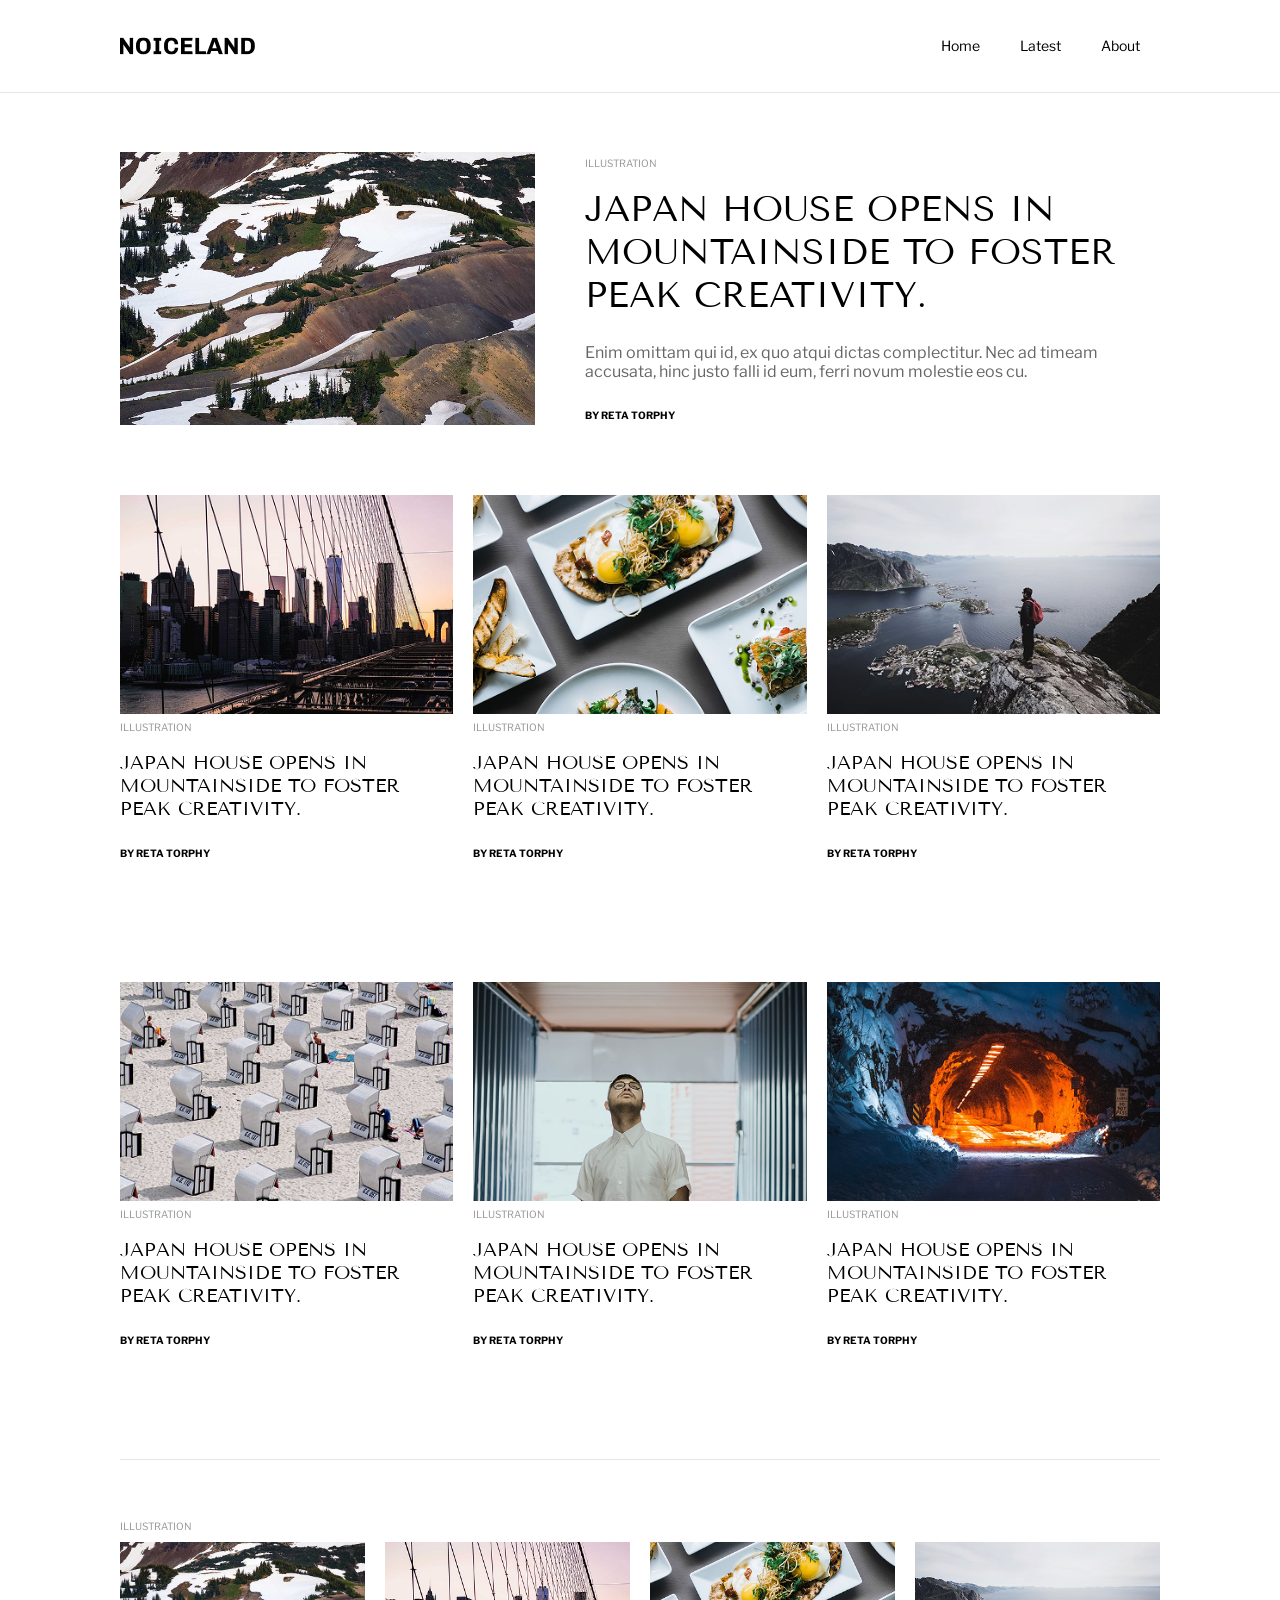
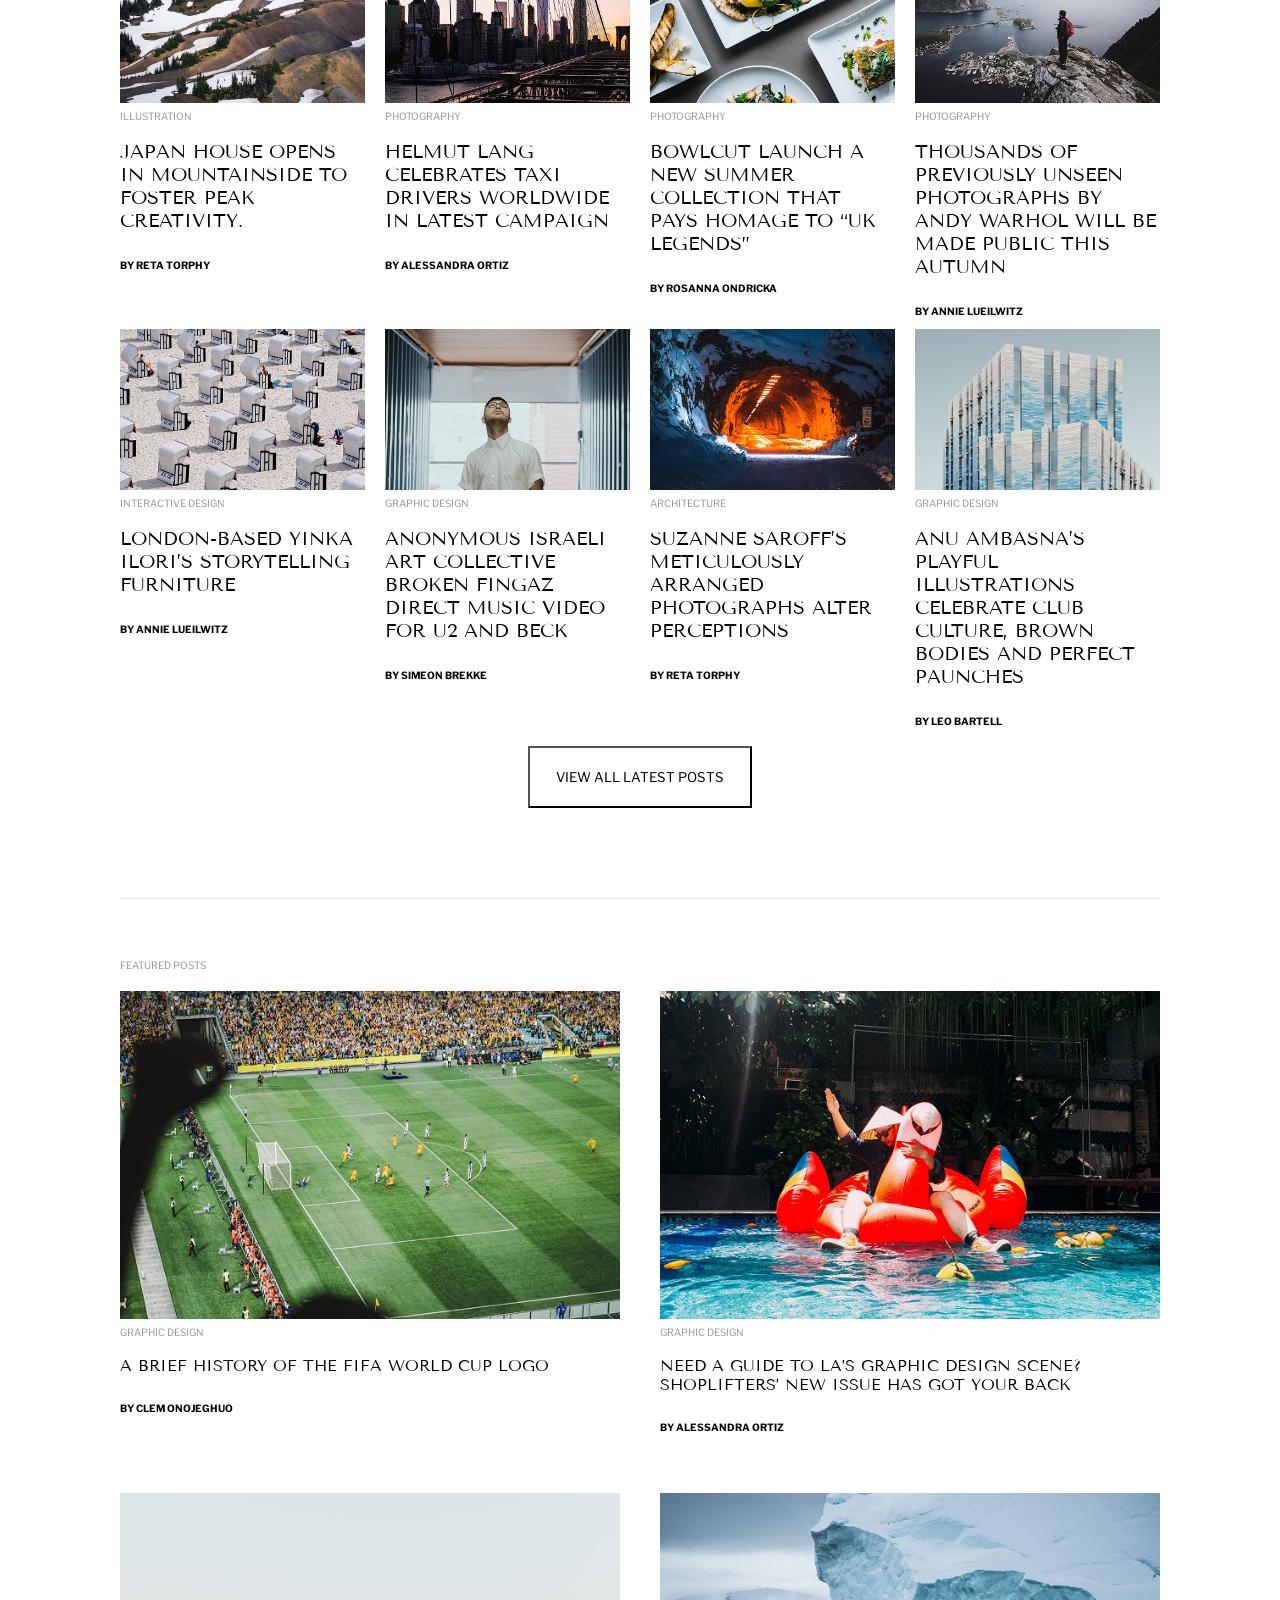
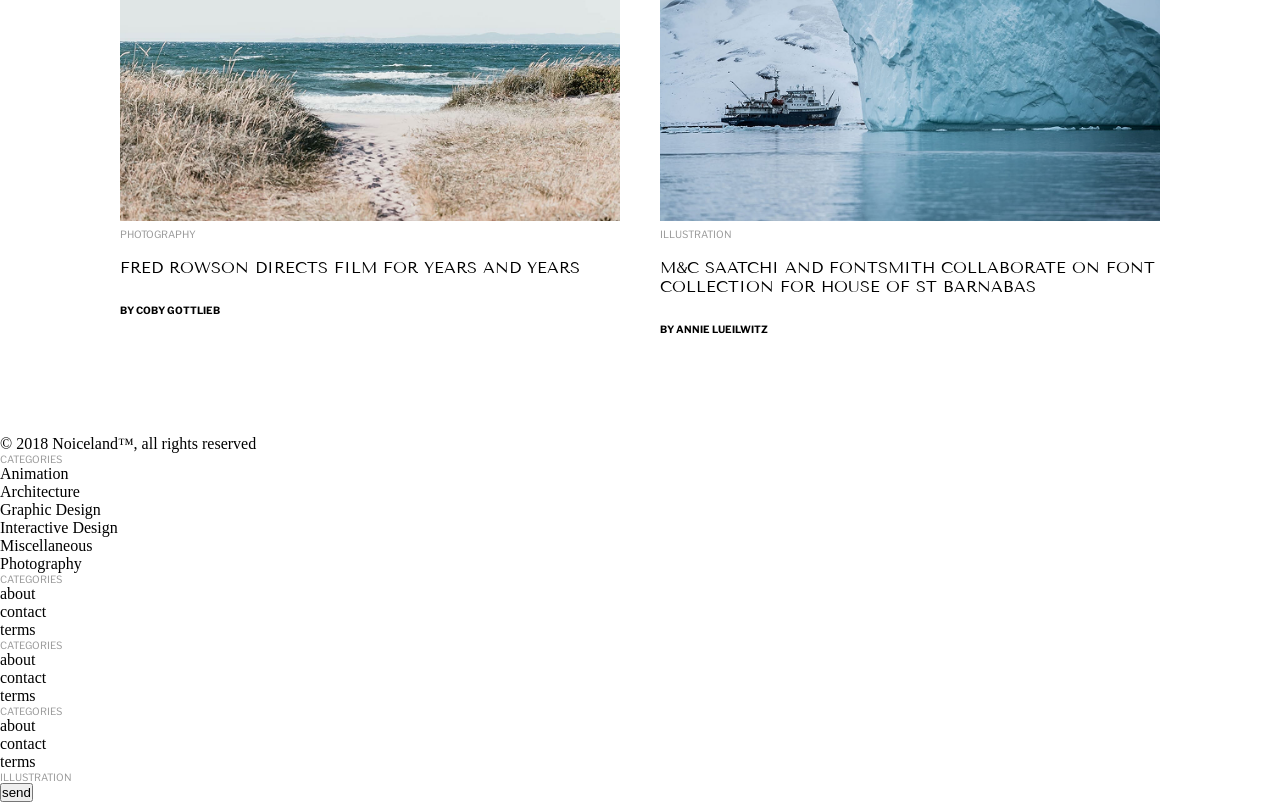
==== noice_flex/index.html @ 7c1a7f0d "feat: без футера флекс боксами" ====
<!DOCTYPE html>
<html>

<head>
    <meta charset="UTF-8">
    <meta name="viewport" content="width=device-width, initial-scale=1.0">
    <title>NOICELAND</title>
    <link rel="stylesheet" href="style.css">
</head>

<body>

    <header class="head_flex">
        <img src="img/logo.svg" alt="img">

        <div class="head_menu">
            <ul>
                <li><a href="#">Home</a></li>
                <li><a href="#">Latest</a></li>
                <li><a href="#">About</a></li>
            </ul>
        </div>
    </header>

    <div class="flex_cont_first">
        <div class="img_mountain">
            <img src="img/mountains.png" alt="img">
        </div>

        <div class="col_first">
            <p class="illustration">
                Illustration
            </p>

            <p class="main_text size_36">
                Japan House opens in mountainside to foster peak creativity.
            </p>

            <p class="additional_text">
                Enim omittam qui id, ex quo atqui dictas complectitur. Nec ad timeam accusata, hinc justo falli id eum,
                ferri novum molestie eos cu.
            </p>

            <p class="by_">
                by Reta Torphy
            </p>

        </div>
    </div>

    <div class="second_table border">
        <!--flex-wrap: wrap; flex-direction: row; justify-content: space-between/ flex-flow: row wrap;-->
        <div class="flex_cont_second">
            <div class="col">
                <img src="img/img_1.png" alt="img">

                <p class="illustration">
                    Illustration
                </p>

                <p class="main_text size_20">
                    Japan House opens in mountainside to foster peak creativity.
                </p>

                <p class="by_">
                    by Reta Torphy
                </p>
            </div>

            <div class="col">
                <img src="img/img_2.png" alt="img">

                <p class="illustration">
                    Illustration
                </p>

                <p class="main_text size_20">
                    Japan House opens in mountainside to foster peak creativity.
                </p>

                <p class="by_">
                    by Reta Torphy
                </p>
            </div>

            <div class="col">
                <img src="img/img_3.png" alt="img">

                <p class="illustration">
                    Illustration
                </p>

                <p class="main_text size_20">
                    Japan House opens in mountainside to foster peak creativity.
                </p>

                <p class="by_">
                    by Reta Torphy
                </p>
            </div>
        </div>

        <div class="flex_cont_second">
            <!--flex-wrap: wrap; flex-direction: row; justify-content: space-between/ flex-flow: row wrap;-->
            <div class="col">
                <img src="img/img_4.png" alt="img">

                <p class="illustration">
                    Illustration
                </p>

                <p class="main_text size_20">
                    Japan House opens in mountainside to foster peak creativity.
                </p>

                <p class="by_">
                    by Reta Torphy
                </p>
            </div>

            <div class="col">
                <img src="img/img_5.png" alt="img">

                <p class="illustration">
                    Illustration
                </p>

                <p class="main_text size_20">
                    Japan House opens in mountainside to foster peak creativity.
                </p>

                <p class="by_">
                    by Reta Torphy
                </p>
            </div>

            <div class="col">
                <img src="img/img_6.png" alt="img">

                <p class="illustration">
                    Illustration
                </p>

                <p class="main_text size_20">
                    Japan House opens in mountainside to foster peak creativity.
                </p>

                <p class="by_">
                    by Reta Torphy
                </p>
            </div>
        </div>
    </div>

    <div class="third_table border">
        <p class="illustration">
            Illustration
        </p>
        <!--flex-wrap: wrap; flex-direction: row; / flex-flow: row wrap;-->
        <div class="flex_cont_third">
            <div class="col">
                <img src="img/mountains.png" alt="img">

                <p class="illustration">
                    Illustration
                </p>

                <p class="main_text size_20">
                    Japan House opens in mountainside to foster peak creativity.
                </p>

                <p class="by_">
                    by Reta Torphy
                </p>
            </div>

            <div class="col">
                <img src="img/img_1.png" alt="img">

                <p class="illustration">
                    Photography
                </p>

                <p class="main_text size_20">
                    Helmut Lang celebrates taxi drivers worldwide in latest campaign
                </p>

                <p class="by_">
                    by Alessandra Ortiz
                </p>
            </div>

            <div class="col">
                <img src="img/img_2.png" alt="img">

                <p class="illustration">
                    Photography
                </p>

                <p class="main_text size_20">
                    Bowlcut launch a new summer collection that pays homage to “UK legends”
                </p>

                <p class="by_">
                    by Rosanna Ondricka
                </p>
            </div>

            <div class="col">
                <img src="img/img_3.png" alt="img">

                <p class="illustration">
                    Photography
                </p>

                <p class="main_text size_20">
                    Thousands of previously unseen photographs by Andy Warhol will be made public this Autumn
                </p>

                <p class="by_">
                    by Annie Lueilwitz
                </p>
            </div>
        </div>
        <div class="flex_cont_third">
            <!--flex-wrap: wrap; flex-direction: row; justify-content: space-between/ flex-flow: row wrap;-->
            <div class="col">
                <img src="img/img_4.png" alt="img">

                <p class="illustration">
                    Interactive Design
                </p>

                <p class="main_text size_20">
                    London-based Yinka Ilori’s storytelling furniture
                </p>

                <p class="by_">
                    by Annie Lueilwitz
                </p>
            </div>

            <div class="col">
                <img src="img/img_5.png" alt="img">

                <p class="illustration">
                    Graphic Design
                </p>

                <p class="main_text size_20">
                    Anonymous Israeli art collective Broken Fingaz direct music video for U2 and Beck
                </p>

                <p class="by_">
                    by Simeon Brekke
                </p>
            </div>

            <div class="col">
                <img src="img/img_6.png" alt="img">

                <p class="illustration">
                    Architecture
                </p>

                <p class="main_text size_20">
                    Suzanne Saroff’s meticulously arranged photographs alter perceptions
                </p>

                <p class="by_">
                    by Reta Torphy
                </p>
            </div>

            <div class="col">
                <img src="img/img_7.png" alt="img">

                <p class="illustration">
                    Graphic Design
                </p>

                <p class="main_text size_20">
                    Anu Ambasna’s playful illustrations celebrate club culture, brown bodies and perfect paunches
                </p>

                <p class="by_">
                    by Leo Bartell
                </p>
            </div>
        </div>

        <div class="btn">
            <button class="button_view">
                <p class="button_text">
                    view all latest posts
                </p>
            </button>
        </div>
    </div>

    <div class="container_block">
        <p class="illustration">
            featured POSTS
        </p>
        <div class="flex_cont_fourth">
            <!--flex-wrap: wrap; flex-direction: row; justify-content: space-between/ flex-flow: row wrap;-->
            <div class="col">
                <img src="img/footbal.png" alt="img">

                <p class="illustration">
                    Graphic Design
                </p>

                <p class="main_text">
                    A Brief History of the FIFA World Cup Logo
                </p>

                <p class="by_">
                    by Clem Onojeghuo
                </p>
            </div>

            <div class="col">
                <img src="img/pool.png" alt="img">

                <p class="illustration">
                    Graphic Design
                </p>

                <p class="main_text">
                    Need a guide to LA’s graphic design scene? Shoplifters’ new issue has got your back
                </p>

                <p class="by_">
                    by Alessandra Ortiz
                </p>
            </div>
        </div>
        <div class="flex_cont_fourth">
            <div class="col">
                <img src="img/beach.png" alt="img">

                <p class="illustration">
                    Photography
                </p>

                <p class="main_text">
                    Fred Rowson directs film for Years and Years
                </p>

                <p class="by_">
                    by Coby Gottlieb
                </p>
            </div>

            <div class="col">
                <img src="img/iceberg.png" alt="img">

                <p class="illustration">
                    Illustration
                </p>

                <p class="main_text">
                    M&C Saatchi and Fontsmith collaborate on font collection for House of St Barnabas
                </p>

                <p class="by_">
                    by Annie Lueilwitz
                </p>
            </div>
        </div>
    </div>

    <footer class="foot">
        <div class="footer_head">
            <div class="head_logo">
                <img src="img/" alt="">
            </div>

            <p class="copyrate">
                © 2018 Noiceland™, all rights reserved
            </p>
        </div>

        <div class="first_table">
            <div class="col_table">
                <p class="illustration">
                    categories
                </p>

                <div class="flex_row_first">
                    <!--flex_direction: row; flex-wrap: wrap;-->
                    <p class="catecory">
                        Animation
                    </p>

                    <p class="catecory">
                        Architecture
                    </p>

                    <p class="catecory">
                        Graphic Design
                    </p>

                    <p class="catecory">
                        Interactive Design
                    </p>

                    <p class="catecory">
                        Miscellaneous
                    </p>

                    <p class="catecory">
                        Photography
                    </p>
                </div>

                <div class="second_table_flex">
                    <!--flex_direction: row; flex-wrap: wrap;-->
                    <div class="col_footer">
                        <p class="illustration">
                            categories
                        </p>

                        <p class="catecory">
                            about
                        </p>

                        <p class="catecory">
                            contact
                        </p>

                        <p class="catecory">
                            terms
                        </p>
                    </div>

                    <div class="col_footer">
                        <p class="illustration">
                            categories
                        </p>

                        <p class="catecory">
                            about
                        </p>

                        <p class="catecory">
                            contact
                        </p>

                        <p class="catecory">
                            terms
                        </p>
                    </div>

                    <div class="col_footer">
                        <p class="illustration">
                            categories
                        </p>

                        <p class="catecory">
                            about
                        </p>

                        <p class="catecory">
                            contact
                        </p>

                        <p class="catecory">
                            terms
                        </p>
                    </div>
                </div>

                <div class="email_send">
                    <p class="illustration">
                        Illustration
                    </p>

                    <button>
                        send
                    </button>
                </div>
            </div>
    </footer>

</body>

</html>
---- noice_flex/style.css ----
@font-face {
    font-family: franklin;
    src: url(libre_franklin/LibreFranklin-Regular.ttf);
}

@font-face {
    font-family: franklin_bold;
    src: url(libre_franklin/LibreFranklin-Bold.ttf);
}

@font-face {
    font-family: tenor;
    src: url(libre_franklin/TenorSans-Regular.ttf);
}
img {
    max-width: 100%;
    height: auto;
    display: block;
}

.size_36 {
    font-size: 36px;
}

.size_20 {
    font-size: 19px;
}

* {
    margin: 0px;
    padding: 0px;
    box-sizing: border-box;
}
.head_flex {
    display: flex;
    padding: 37px 120px;;
    flex-wrap: wrap;
    flex-direction: row;
    justify-content: space-between;
    border-bottom: 1.4px solid #e6e6e6;
    margin-bottom: 59px;
}

.head_menu ul{
    display: flex;
    flex-direction: row;
    padding: 0px;
    margin: 0px;
}

.head_menu li {
    margin: 0px 20px;
    list-style-type: none;
}

.head_menu li a {
    font-family: franklin;
    color: black;
    font-size: 14px;
    text-decoration: none;
}

.flex_cont_first {
    display: flex;
    flex-direction: row;
    flex-shrink: 1;
    margin: 30px 120px;
}

.img_mountain {
    flex-basis: 95%;
}

.illustration {
    font-family: franklin;
    font-size: 10px;
    text-transform: uppercase;
    color: #999999;
}

.col_first {
    display: flex;
    flex-direction: column;
    padding-left: 50px;
    padding-top: 5px;
}

.main_text {
    font-family: tenor;
    text-transform: uppercase;
    margin-top: 18px;
    margin-bottom: 27px;
}

.additional_text {
    font-size: 16px;
    color: #666666;
    margin-bottom: 28px;
    font-family: franklin;
}

.by_ {
    font-size: 10px;
    text-transform: uppercase;
    font-family: franklin_bold;
}

.second_table, .third_table, .container_block {
    margin: 60px 120px;
}

.flex_cont_second{
    display: flex;
    flex-flow: row wrap;
    justify-content: space-between;
    gap: 20px;
}

.flex_cont_third, .flex_cont_fourth {
    display: flex;
    flex-flow: row wrap;
    justify-content: space-between;
}

.flex_cont_second img {
    padding-bottom: 7px;
    padding-top: 10px;
}

.flex_cont_fourth  img {
    padding-bottom: 7px;
    padding-top: 20px;
}

.flex_cont_fourth .col {
    width: calc((100% - 20px) / 2);
}

.flex_cont_fourth .col {
    width: calc((100% - 2 * 20px) / 2);
    margin-bottom: 40px;
}

.border {
    border-bottom: 1px solid #E6E6E6;
}

.flex_cont_second .col {
    width: calc((100% - 2 * 20px) / 3);
    height: 389px;
    margin-bottom: 98px;
}

.flex_cont_third .col {
    width: calc((100% - 3 * 20px) / 4);
    height: 187px;
    margin-bottom: 200px;
}

.flex_cont_third img {
    padding-bottom: 7px;
    padding-top: 10px;
}

.btn {
    display: flex;
    justify-content: center;
    margin-top: 40px;
}

.button_view {
    background-color: #00000000;
    padding: 21px 26px;
    cursor: pointer;
    margin-bottom: 90px;
}

.button_view p {
    text-transform: uppercase;
    font-family: franklin;
}
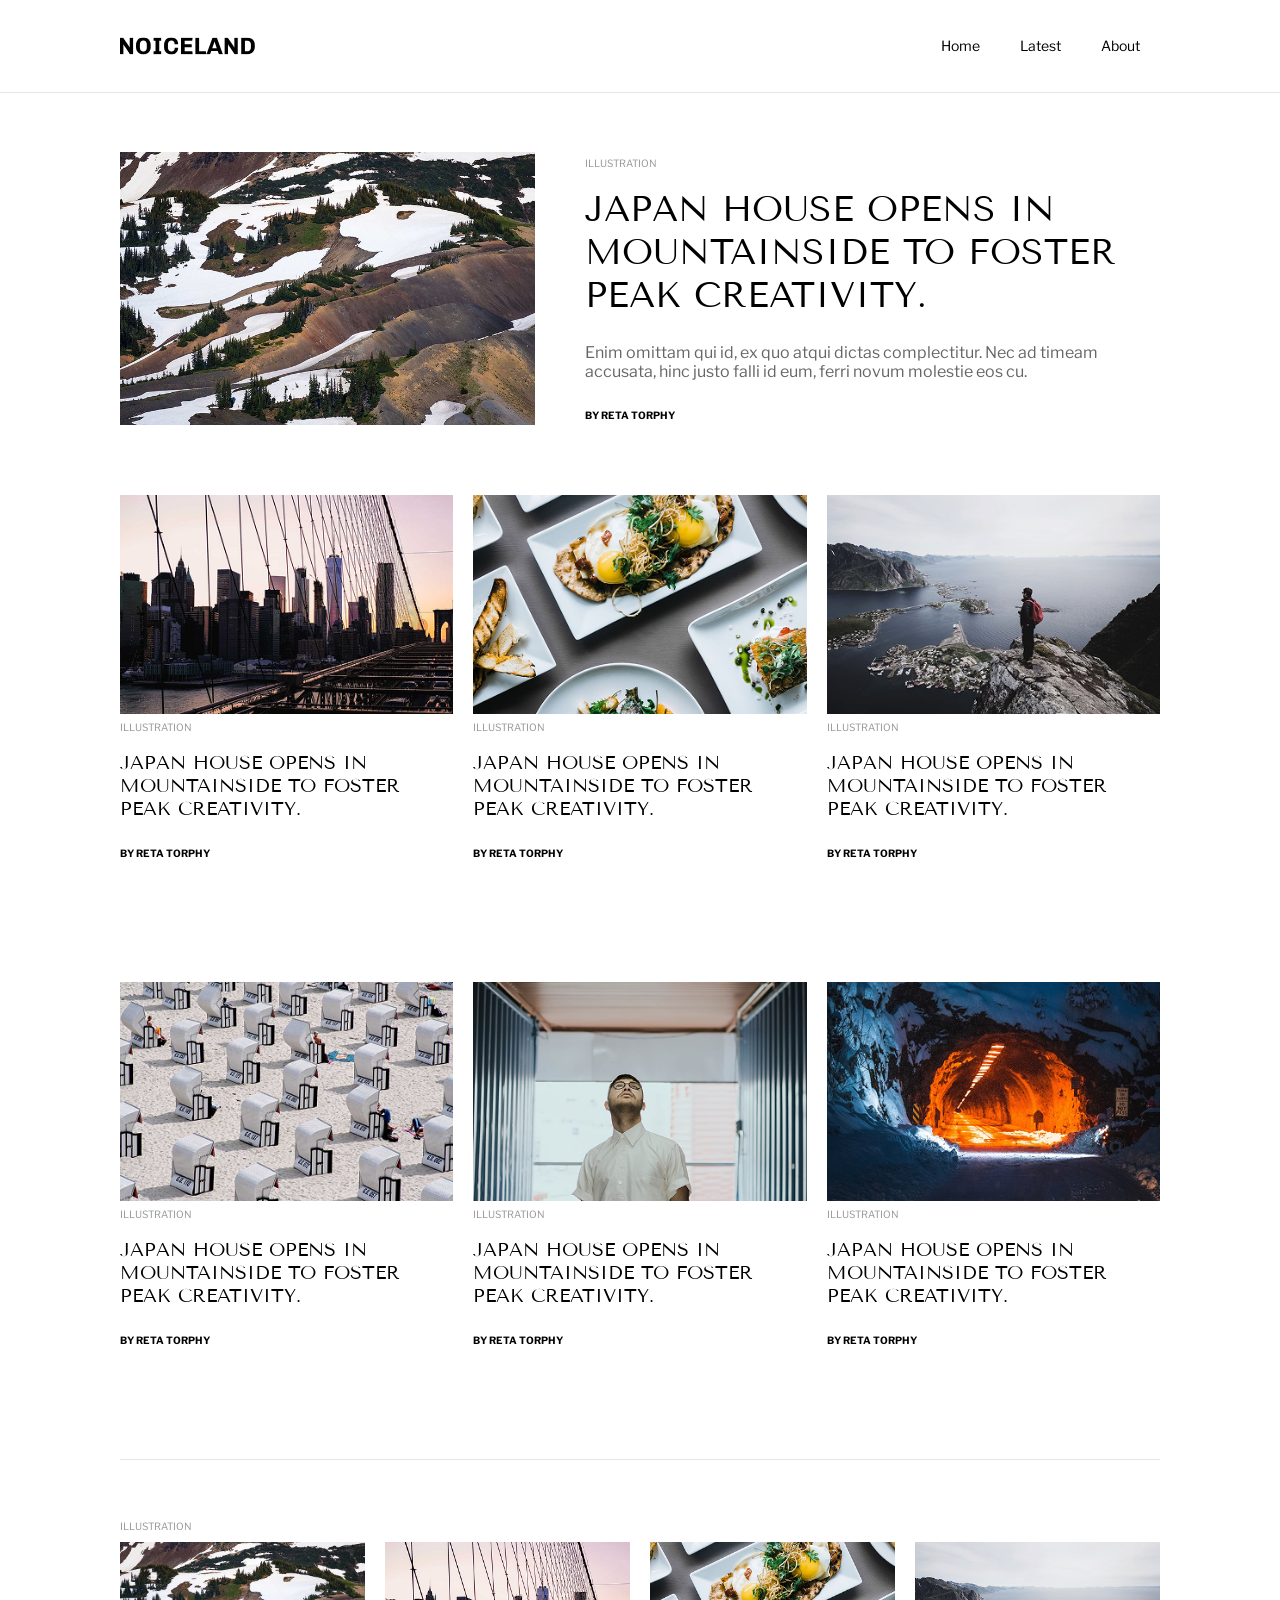
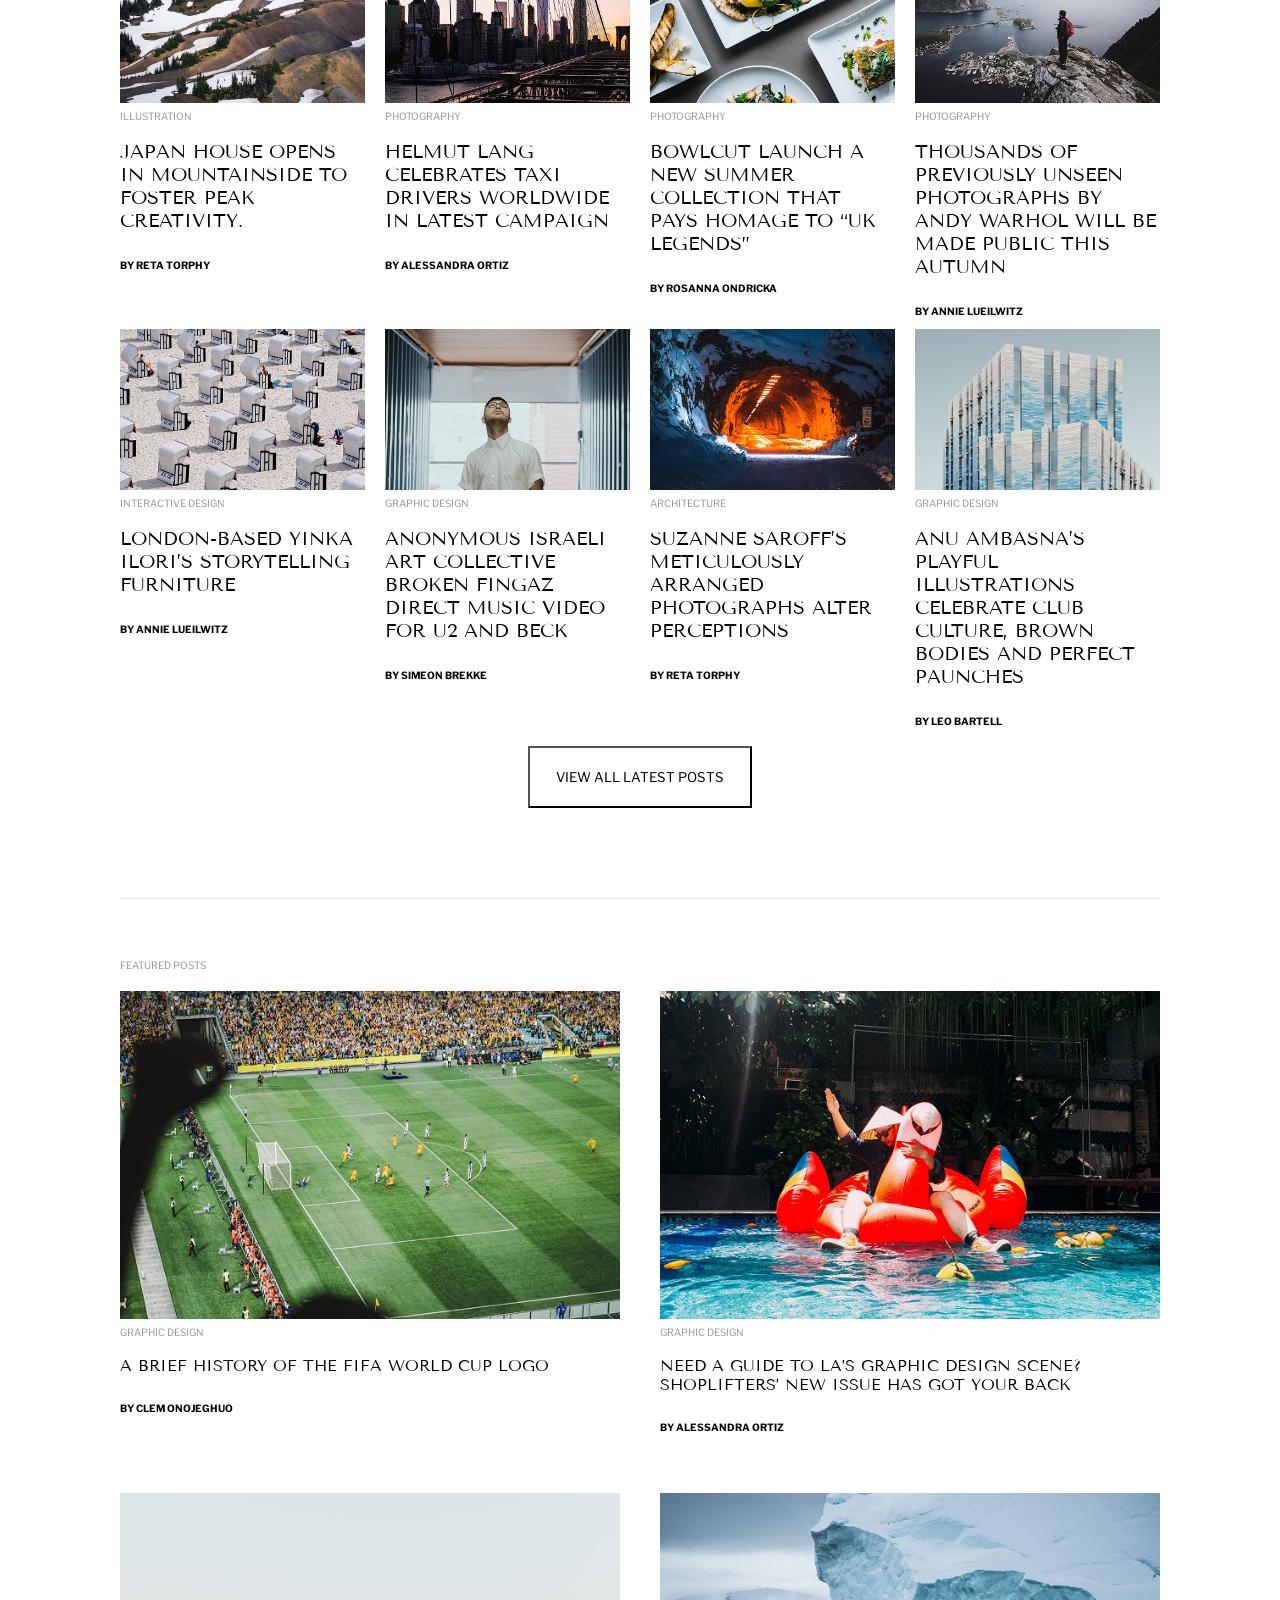
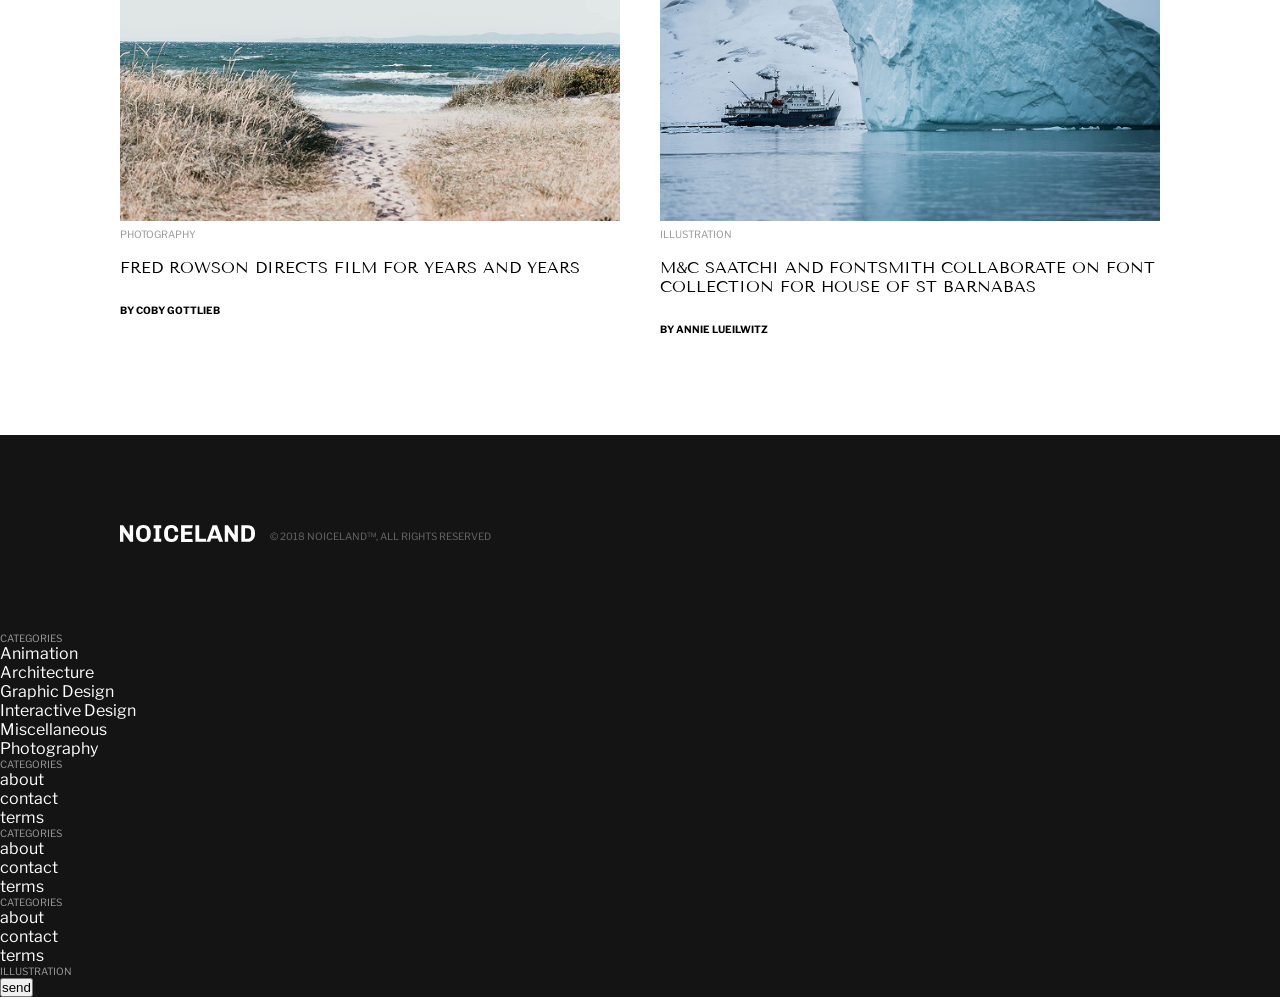
==== commit 8652ce31: "feat: footer logo" ====
--- a/noice_flex/index.html
+++ b/noice_flex/index.html
@@ -374,12 +374,12 @@
     <footer class="foot">
         <div class="footer_head">
             <div class="head_logo">
-                <img src="img/" alt="">
-            </div>
-
-            <p class="copyrate">
+                <img src="img/logo_dark.svg" alt="">
+            </div>
+
+            <span class="copyrate">
                 © 2018 Noiceland™, all rights reserved
-            </p>
+            </span>
         </div>
 
         <div class="first_table">
--- a/noice_flex/style.css
+++ b/noice_flex/style.css
@@ -178,4 +178,26 @@
 .button_view p {
     text-transform: uppercase;
     font-family: franklin;
+}
+
+.foot {
+    background-color: #141414;
+    color: #FFFFFF;
+    font-family: franklin;
+}
+
+.footer_head {
+    display: flex;
+    flex-direction: row;
+    padding: 90px 120px;
+    justify-content: start;
+}
+
+.copyrate {
+    color: #666666;
+    font-family: franklin;
+    font-size: 10px;
+    margin-left: 15px;
+    align-content: flex-end;
+    text-transform: uppercase;
 }
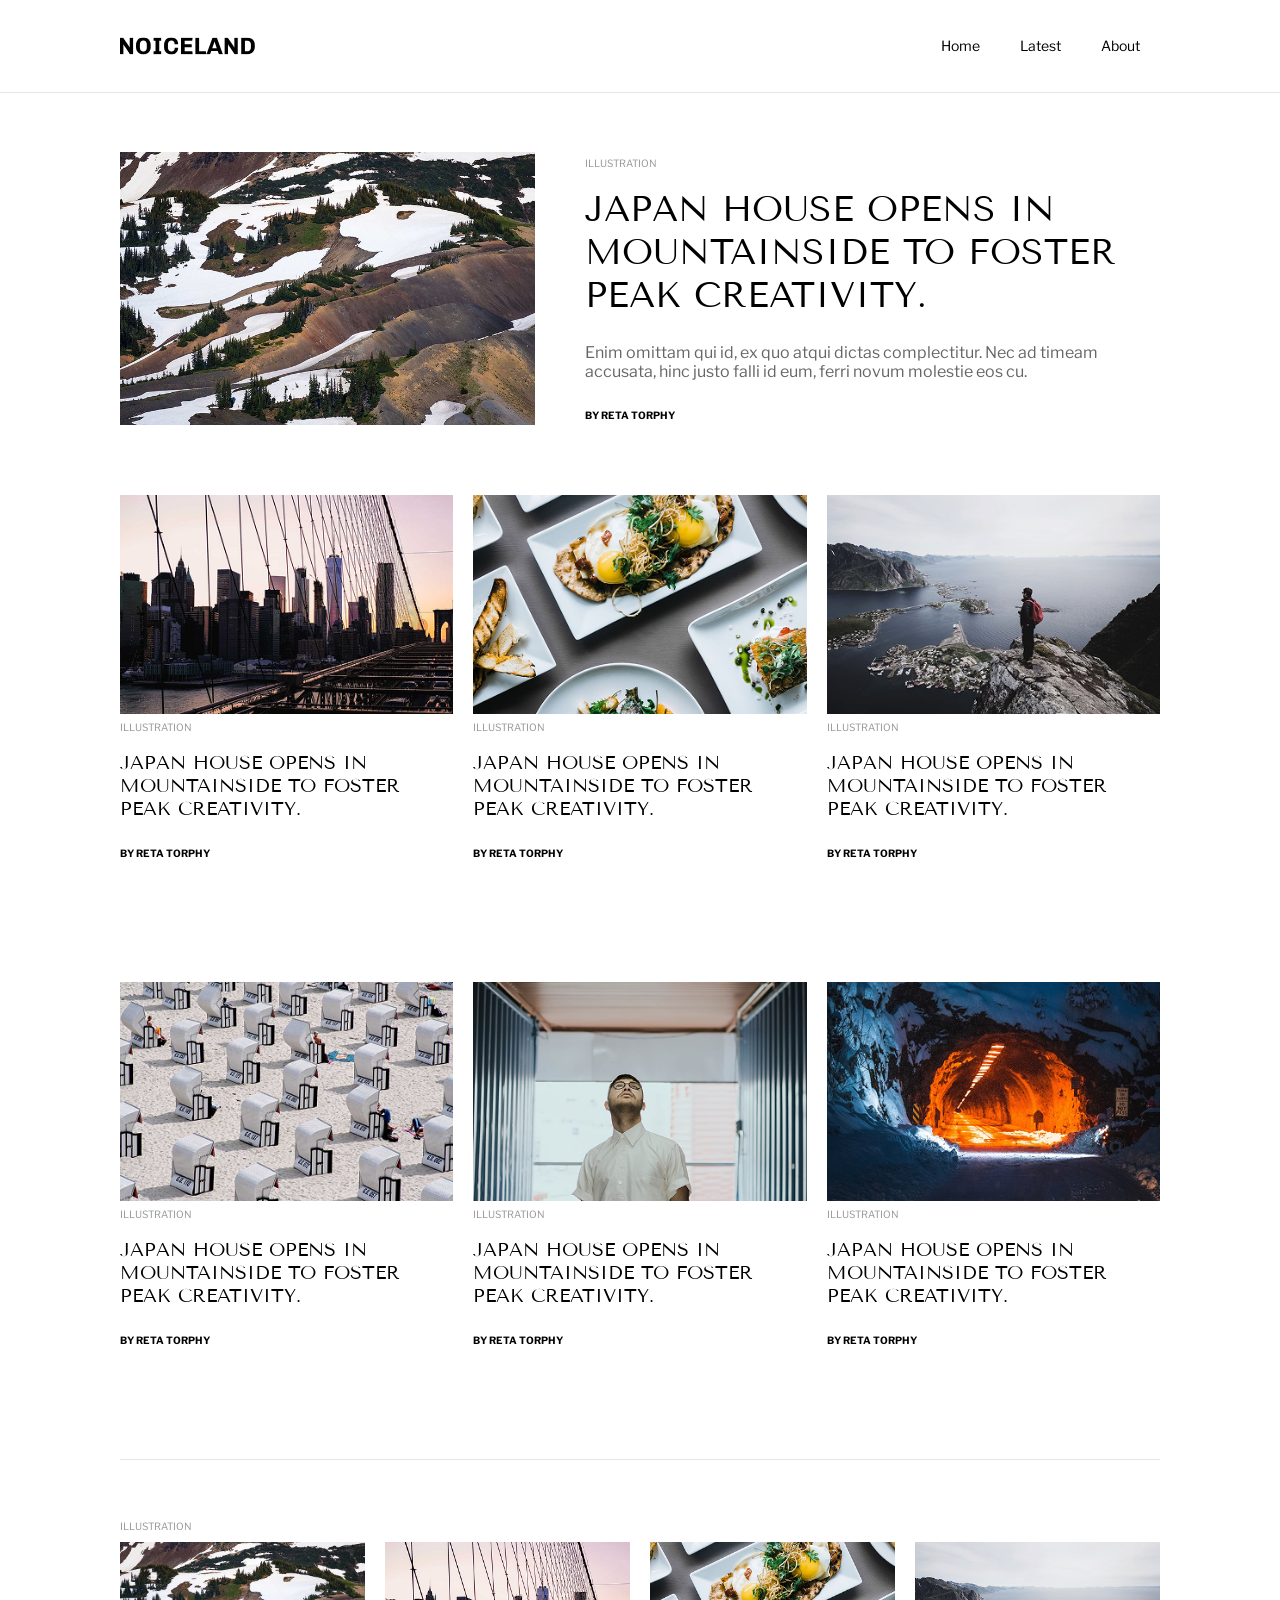
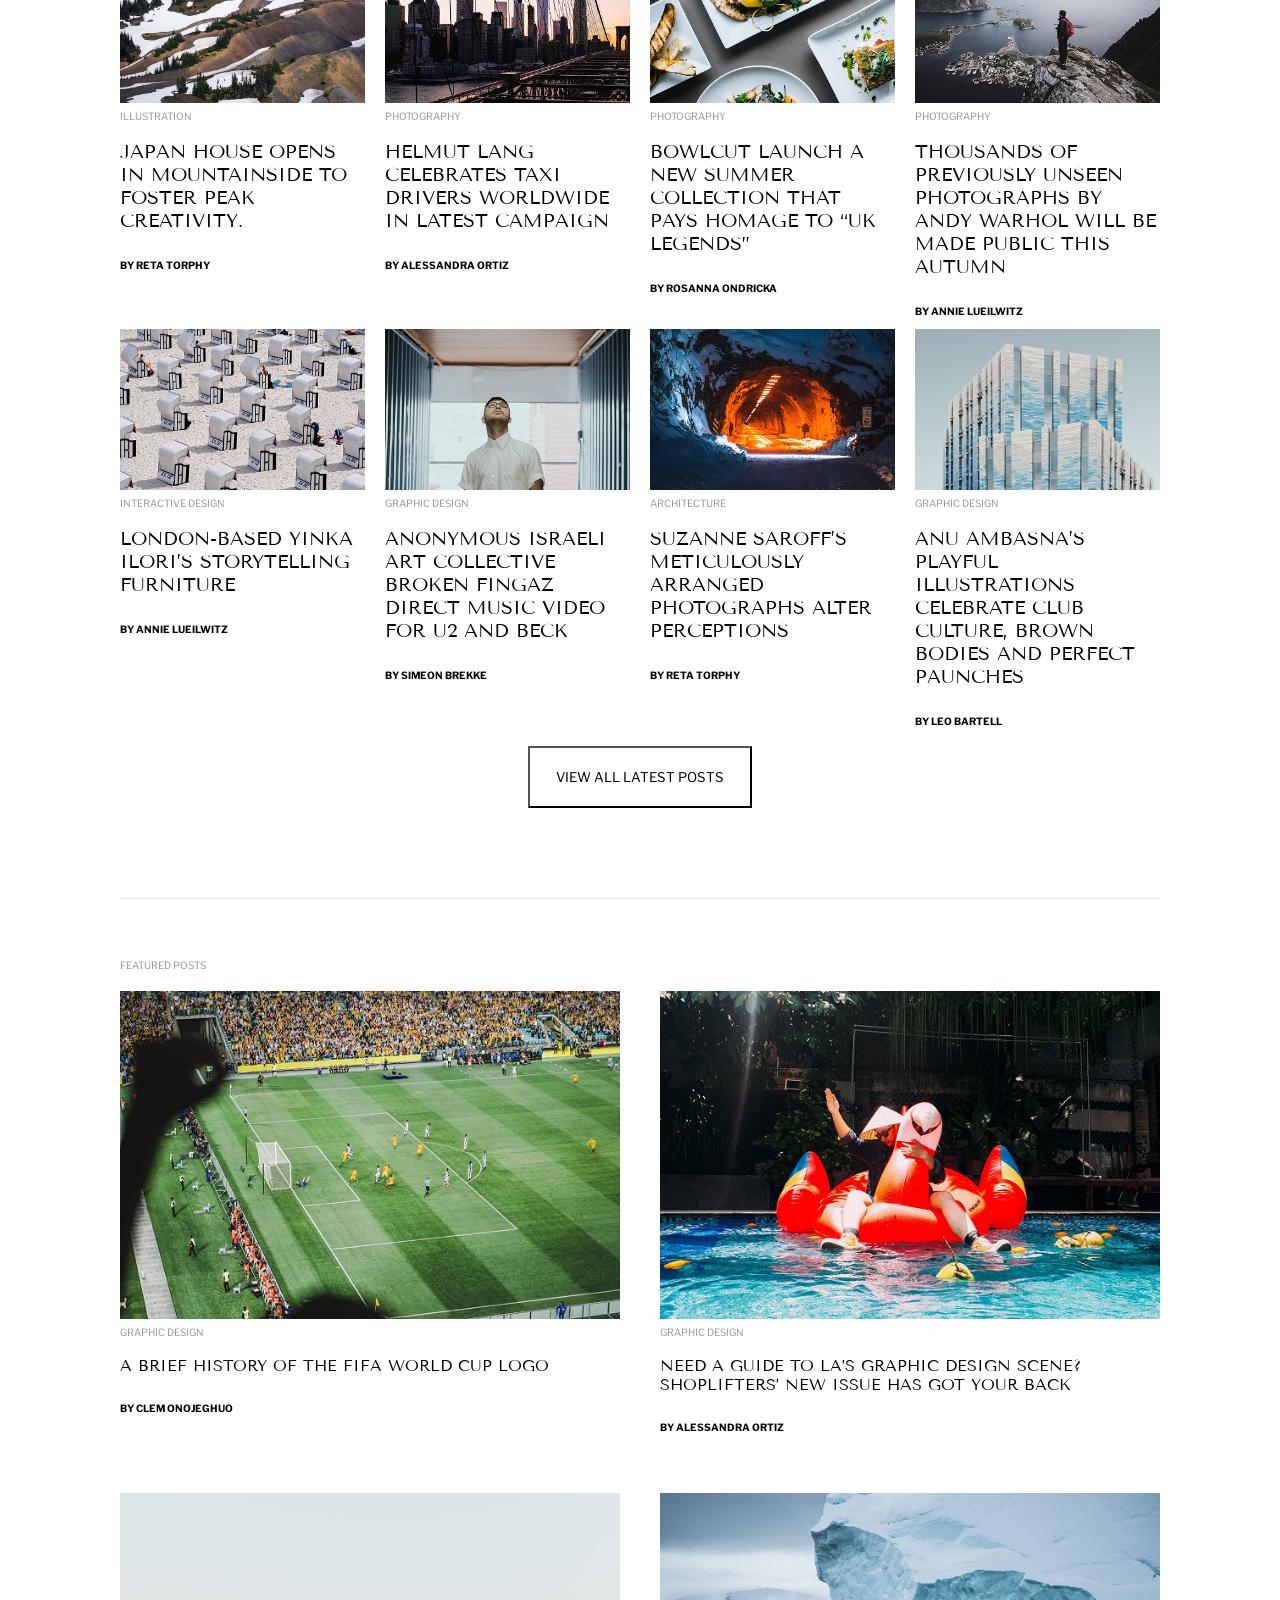
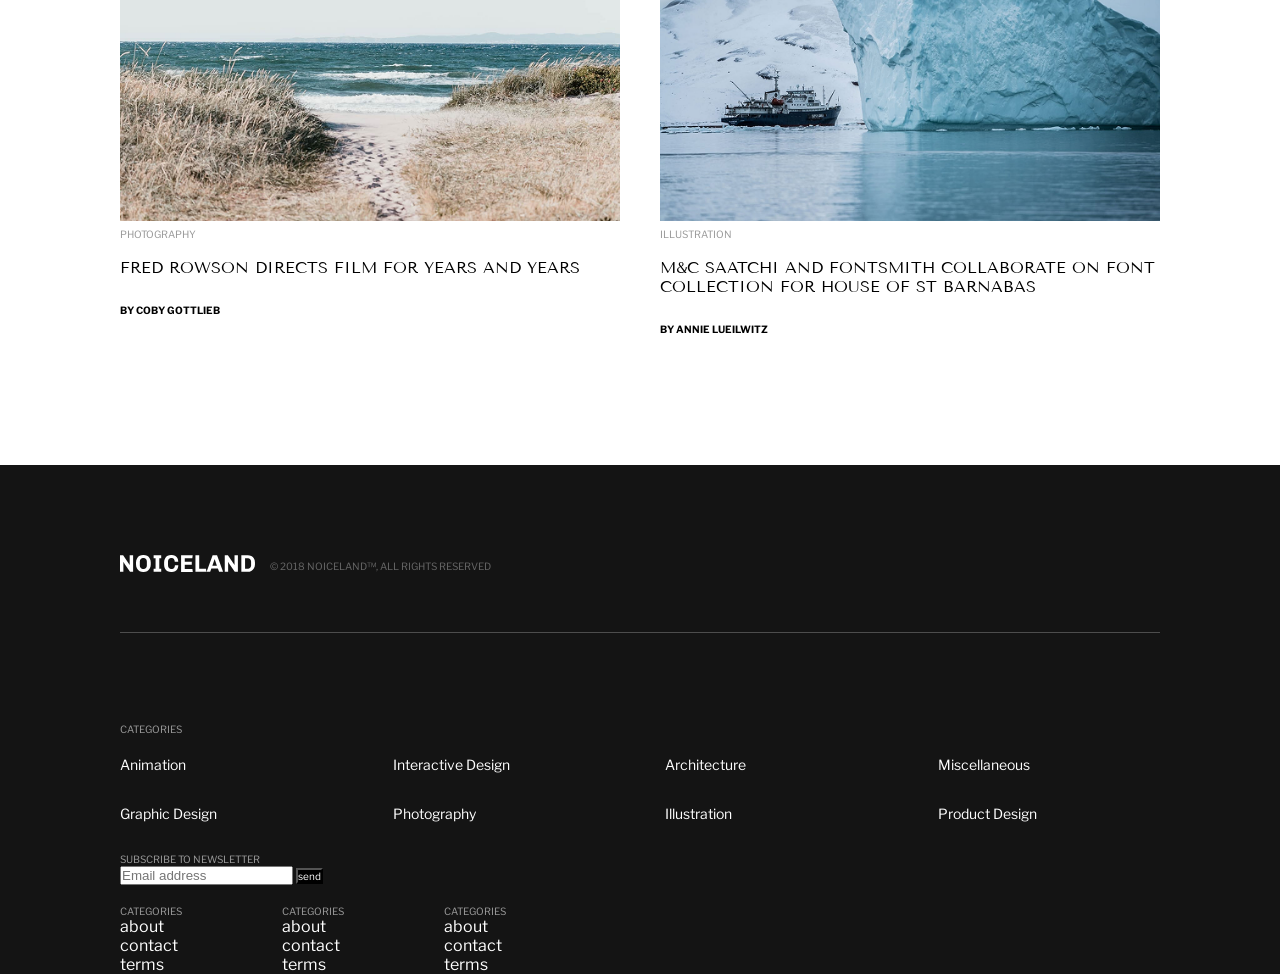
==== commit 237d3310: "feat: footer form" ====
--- a/noice_flex/index.html
+++ b/noice_flex/index.html
@@ -373,6 +373,7 @@
 
     <footer class="foot">
         <div class="footer_head">
+
             <div class="head_logo">
                 <img src="img/logo_dark.svg" alt="">
             </div>
@@ -380,6 +381,7 @@
             <span class="copyrate">
                 © 2018 Noiceland™, all rights reserved
             </span>
+
         </div>
 
         <div class="first_table">
@@ -390,29 +392,65 @@
 
                 <div class="flex_row_first">
                     <!--flex_direction: row; flex-wrap: wrap;-->
-                    <p class="catecory">
-                        Animation
-                    </p>
-
-                    <p class="catecory">
-                        Architecture
-                    </p>
-
-                    <p class="catecory">
-                        Graphic Design
-                    </p>
-
-                    <p class="catecory">
-                        Interactive Design
-                    </p>
-
-                    <p class="catecory">
-                        Miscellaneous
-                    </p>
-
-                    <p class="catecory">
-                        Photography
-                    </p>
+                    <p class="category">
+                        <a href="#">
+                            Animation
+                        </a>
+                    </p>
+
+                    <p class="category">
+                        <a href="#">
+                            Interactive Design
+                        </a>
+                    </p>
+
+                    <p class="category">
+                        <a href="#">
+                            Architecture
+                        </a>
+                    </p>
+
+                    <p class="category">
+                        <a href="#">
+                            Miscellaneous
+                        </a>
+                    </p>
+
+                    <p class="category">
+                        <a href="#">
+                            Graphic Design
+                        </a>
+                    </p>
+
+                    <p class="category">
+                        <a href="#">
+                            Photography
+                        </a>
+                    </p>
+
+                    <p class="category">
+                        <a href="#">
+                            Illustration
+                        </a>
+                    </p>
+
+                    <p class="category">
+                        <a href="#">
+                            Product Design
+                        </a>
+                    </p>
+                    <div class="email_send">
+                        <p class="illustration">
+                            Subscribe to newsletter
+                        </p>
+
+                        <form action="" method="post">
+                            <input type="email" name="email" placeholder="Email address">
+                            <button class="send">
+                                send
+                            </button>
+                        </form>
+                    </div>
                 </div>
 
                 <div class="second_table_flex">
@@ -422,15 +460,15 @@
                             categories
                         </p>
 
-                        <p class="catecory">
+                        <p class="category">
                             about
                         </p>
 
-                        <p class="catecory">
+                        <p class="category">
                             contact
                         </p>
 
-                        <p class="catecory">
+                        <p class="category">
                             terms
                         </p>
                     </div>
@@ -440,15 +478,15 @@
                             categories
                         </p>
 
-                        <p class="catecory">
+                        <p class="category">
                             about
                         </p>
 
-                        <p class="catecory">
+                        <p class="category">
                             contact
                         </p>
 
-                        <p class="catecory">
+                        <p class="category">
                             terms
                         </p>
                     </div>
@@ -458,30 +496,22 @@
                             categories
                         </p>
 
-                        <p class="catecory">
+                        <p class="category">
                             about
                         </p>
 
-                        <p class="catecory">
+                        <p class="category">
                             contact
                         </p>
 
-                        <p class="catecory">
+                        <p class="category">
                             terms
                         </p>
                     </div>
                 </div>
 
-                <div class="email_send">
-                    <p class="illustration">
-                        Illustration
-                    </p>
-
-                    <button>
-                        send
-                    </button>
-                </div>
-            </div>
+            </div>
+
     </footer>
 
 </body>
--- a/noice_flex/style.css
+++ b/noice_flex/style.css
@@ -189,8 +189,11 @@
 .footer_head {
     display: flex;
     flex-direction: row;
-    padding: 90px 120px;
+    padding-top: 90px;
+    padding-bottom: 60px;
     justify-content: start;
+    margin: 90px 120px;
+    border-bottom: 1px solid #4D4D4D;
 }
 
 .copyrate {
@@ -200,4 +203,44 @@
     margin-left: 15px;
     align-content: flex-end;
     text-transform: uppercase;
+}
+
+.first_table {
+    margin: 0px 120px;
+}
+
+.flex_row_first {
+    display: flex;
+    flex-flow: row wrap;
+    margin: 20px 0px;
+    justify-content: space-between;
+    gap: 30px;
+}
+
+.category {
+    width: calc((100% - 3 * 50px) / 4);
+}
+
+.category a {
+    font-family: franklin;
+    font-size: 14px;
+    color: #FFFFFF;
+    text-decoration: none;
+}
+
+.send {
+    background-color: #000000;
+    color: #FFFFFF;
+    font-family: franklin;
+    font-size: 10px;
+}
+
+.second_table_flex {
+    display: flex;
+    flex-flow: row wrap;
+    gap: 100px;
+}
+
+.col_footer {
+    width: calc((100% -2*100px) / 3);
 }
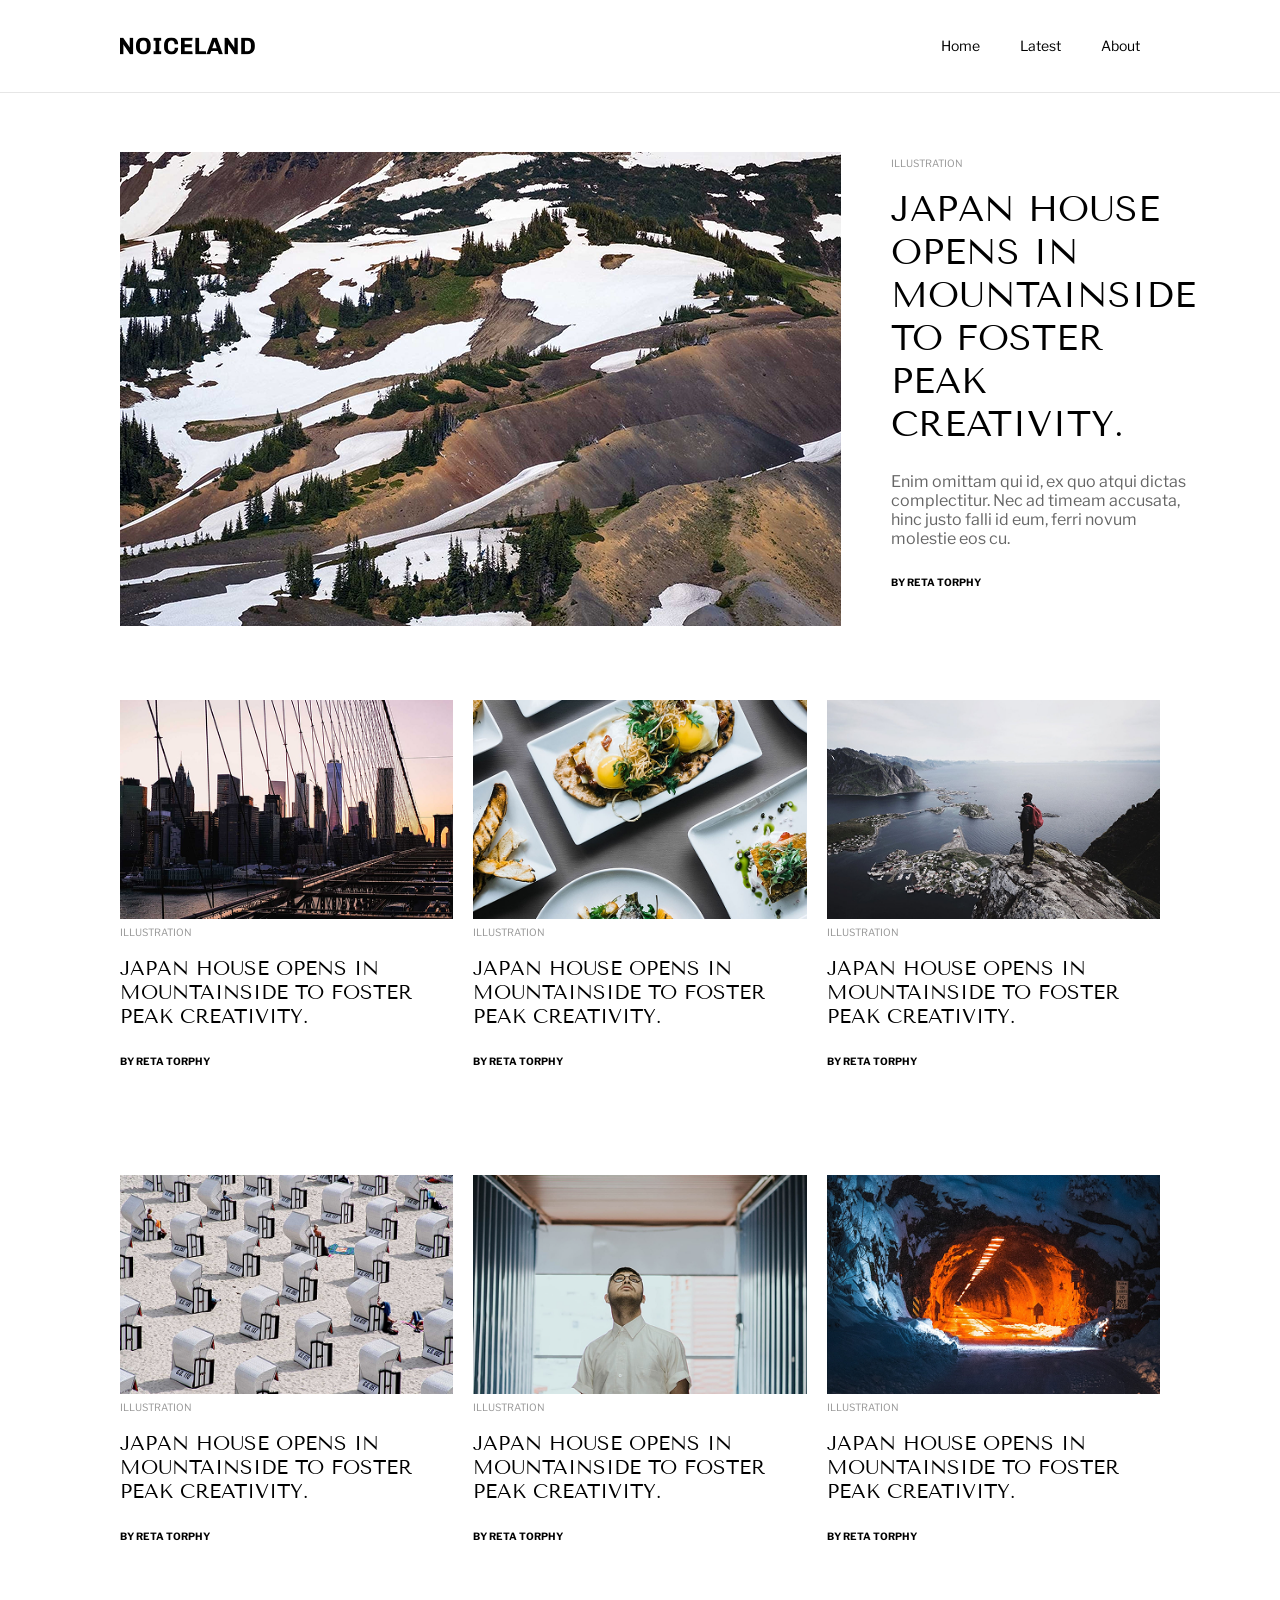
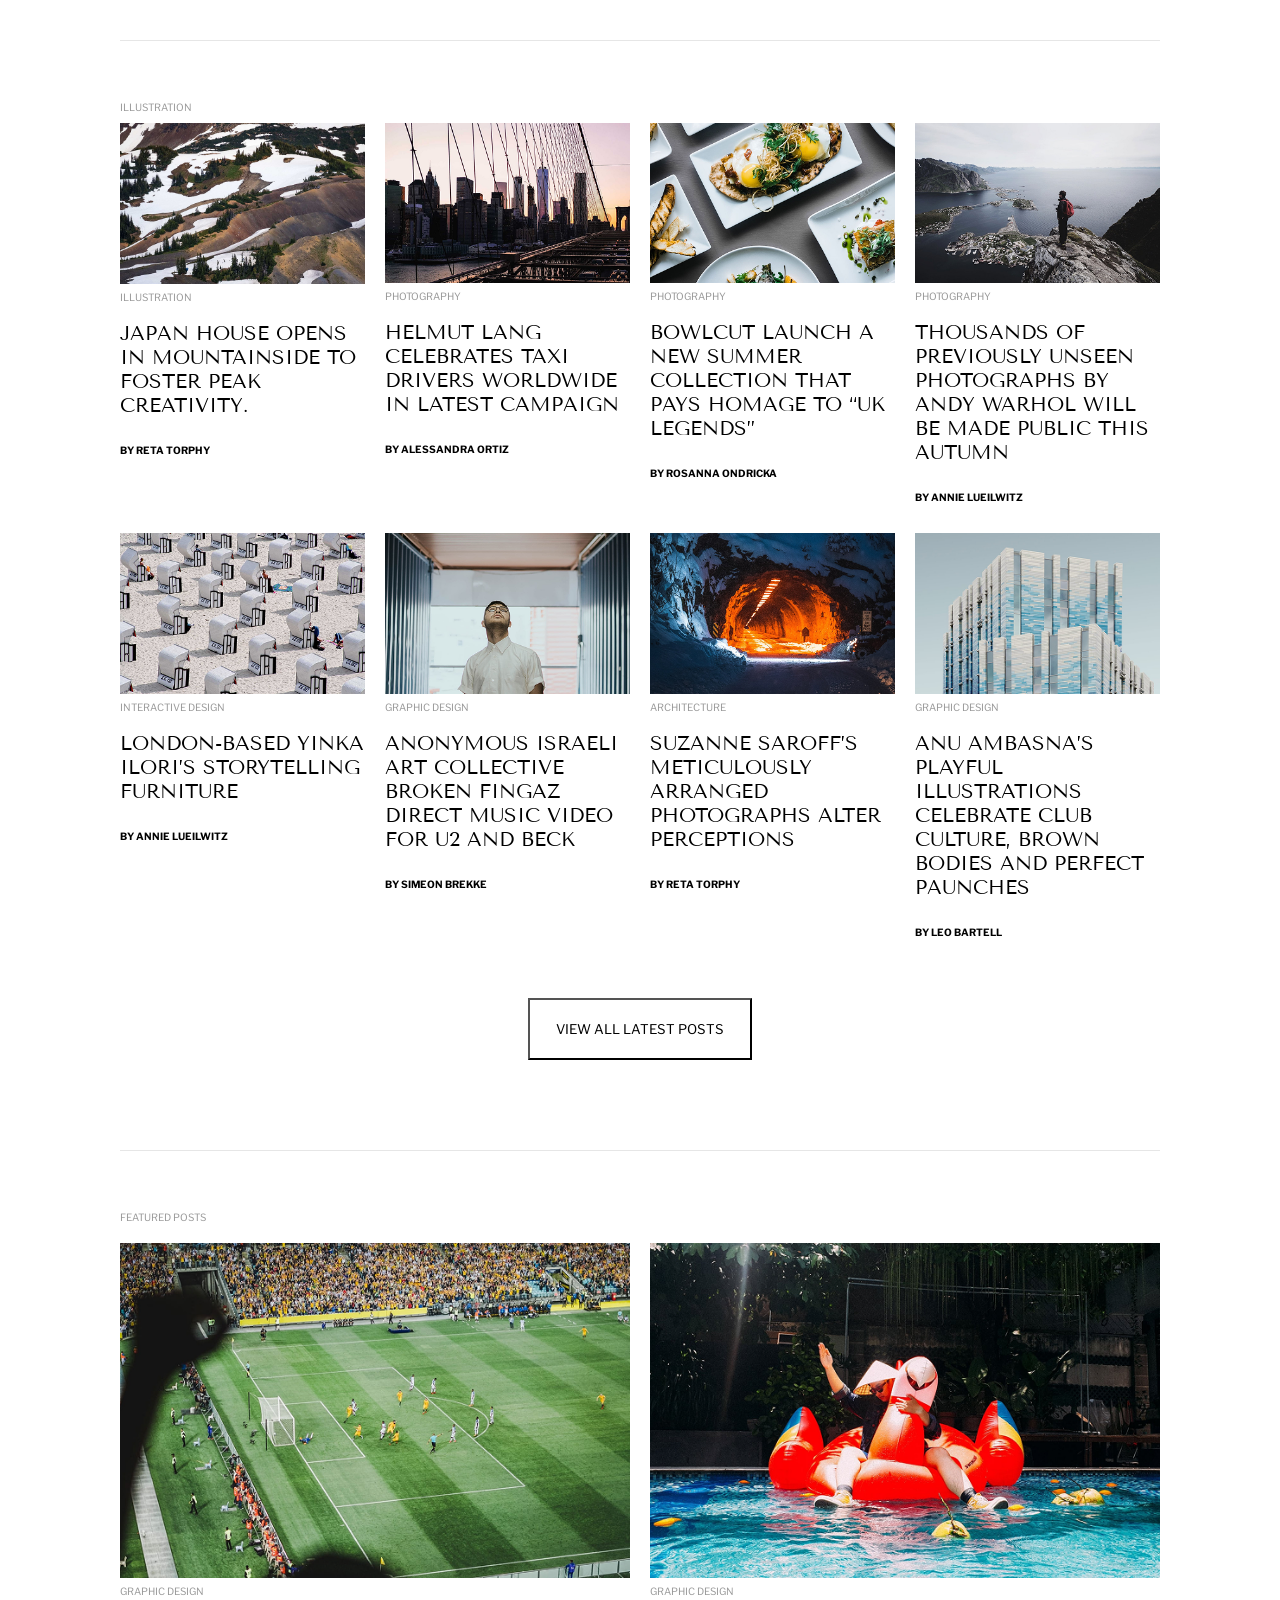
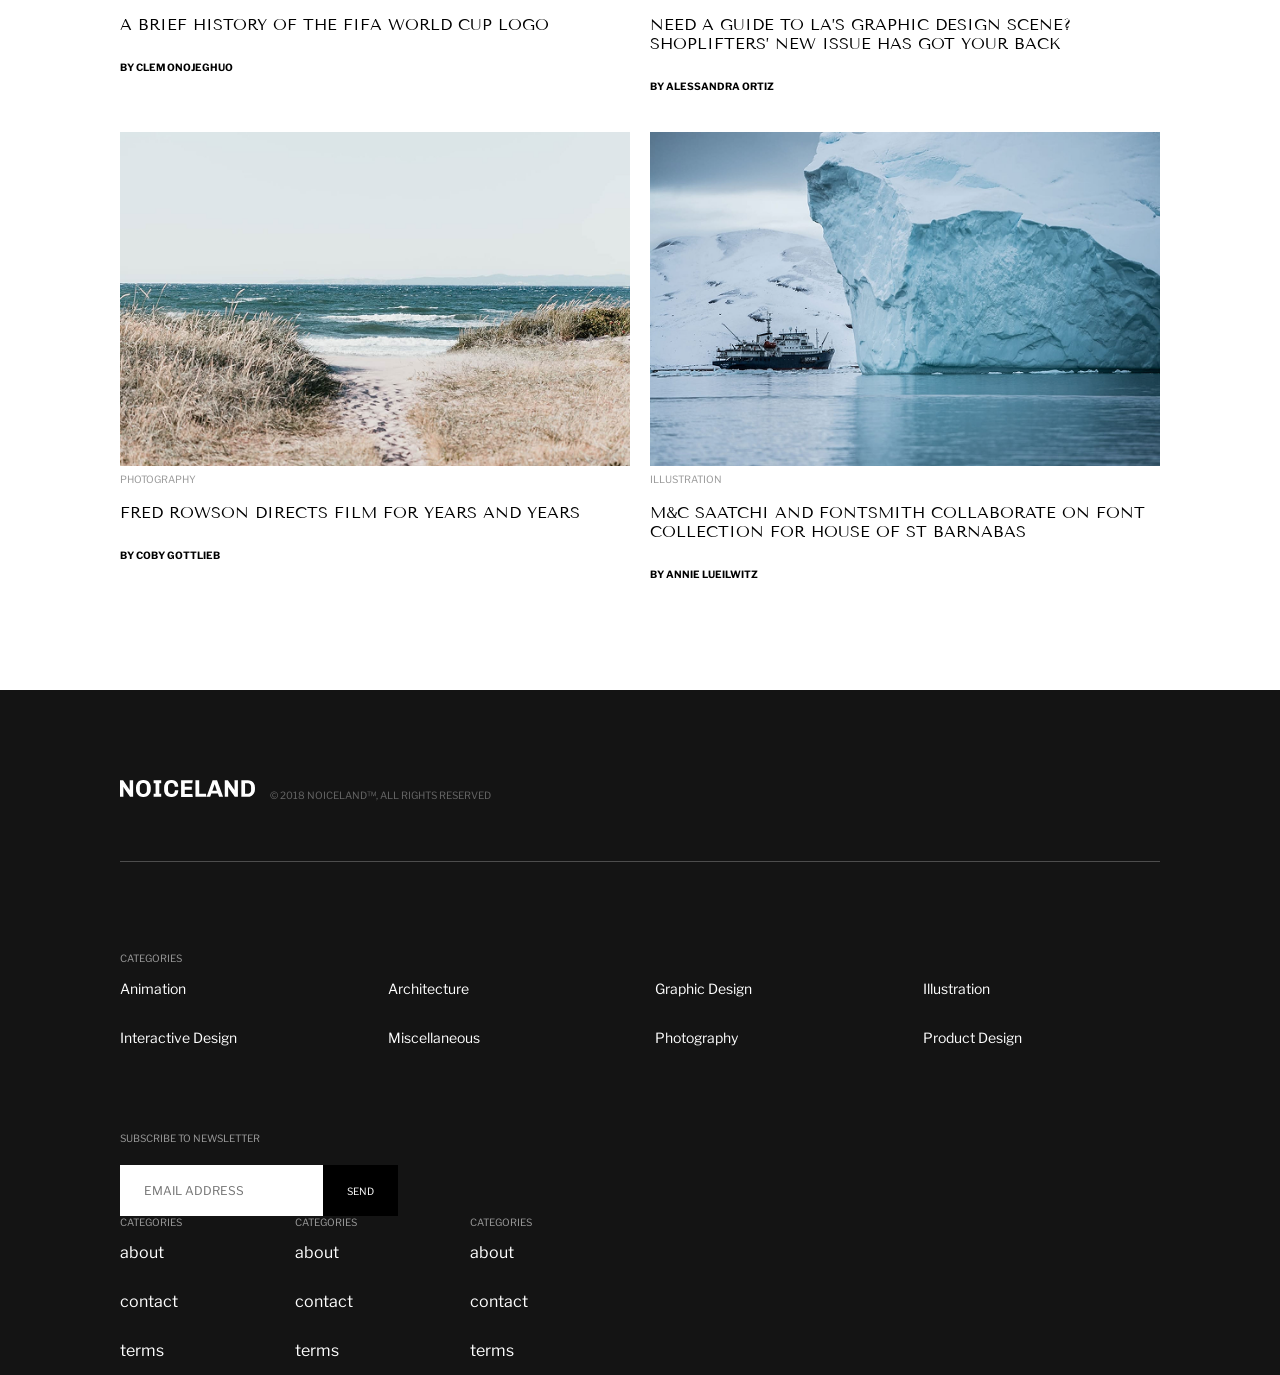
==== commit 1049ebb3: "почти не урод" ====
--- a/noice_flex/index.html
+++ b/noice_flex/index.html
@@ -5,7 +5,7 @@
     <meta charset="UTF-8">
     <meta name="viewport" content="width=device-width, initial-scale=1.0">
     <title>NOICELAND</title>
-    <link rel="stylesheet" href="style.css">
+    <link rel="stylesheet" href="new_style.css">
 </head>
 
 <body>
@@ -298,7 +298,7 @@
         </div>
     </div>
 
-    <div class="container_block">
+    <div class="fourth_table">
         <p class="illustration">
             featured POSTS
         </p>
@@ -392,53 +392,62 @@
 
                 <div class="flex_row_first">
                     <!--flex_direction: row; flex-wrap: wrap;-->
-                    <p class="category">
-                        <a href="#">
-                            Animation
-                        </a>
-                    </p>
-
-                    <p class="category">
-                        <a href="#">
-                            Interactive Design
-                        </a>
-                    </p>
-
-                    <p class="category">
-                        <a href="#">
-                            Architecture
-                        </a>
-                    </p>
-
-                    <p class="category">
-                        <a href="#">
-                            Miscellaneous
-                        </a>
-                    </p>
-
-                    <p class="category">
-                        <a href="#">
-                            Graphic Design
-                        </a>
-                    </p>
-
-                    <p class="category">
-                        <a href="#">
-                            Photography
-                        </a>
-                    </p>
-
-                    <p class="category">
-                        <a href="#">
-                            Illustration
-                        </a>
-                    </p>
-
-                    <p class="category">
-                        <a href="#">
-                            Product Design
-                        </a>
-                    </p>
+                    <div class="col_category">
+                        <p class="category">
+                            <a href="#">
+                                Animation
+                            </a>
+                        </p>
+
+                        <p class="category">
+                            <a href="#">
+                                Interactive Design
+                            </a>
+                        </p>
+                    </div>
+
+                    <div class="col_category">
+                        <p class="category">
+                            <a href="#">
+                                Architecture
+                            </a>
+                        </p>
+
+                        <p class="category">
+                            <a href="#">
+                                Miscellaneous
+                            </a>
+                        </p>
+                    </div>
+
+                    <div class="col_category">
+                        <p class="category">
+                            <a href="#">
+                                Graphic Design
+                            </a>
+                        </p>
+
+                        <p class="category">
+                            <a href="#">
+                                Photography
+                            </a>
+                        </p>
+                    </div>
+
+                    <div class="col_category">
+                        <p class="category">
+                            <a href="#">
+                                Illustration
+                            </a>
+                        </p>
+
+                        <p class="category">
+                            <a href="#">
+                                Product Design
+                            </a>
+                        </p>
+                    </div>
+
                     <div class="email_send">
                         <p class="illustration">
                             Subscribe to newsletter
--- a/noice_flex/new_style.css
+++ b/noice_flex/new_style.css
@@ -0,0 +1,290 @@
+@font-face {
+    font-family: franklin;
+    src: url(libre_franklin/LibreFranklin-Regular.ttf);
+}
+
+@font-face {
+    font-family: franklin_bold;
+    src: url(libre_franklin/LibreFranklin-Bold.ttf);
+}
+
+@font-face {
+    font-family: tenor;
+    src: url(libre_franklin/TenorSans-Regular.ttf);
+}
+
+* {
+    margin: 0px;
+    padding: 0px;
+    box-sizing: border-box;
+}
+
+.head_flex {
+    display: flex;
+    padding: 37px 120px;;
+    flex-wrap: wrap;
+    flex-direction: row;
+    justify-content: space-between;
+    border-bottom: 1.4px solid #e6e6e6;
+    margin-bottom: 59px;
+}
+
+.head_menu ul{
+    display: flex;
+    flex-direction: row;
+    padding: 0px;
+    margin: 0px;
+}
+
+.head_menu li {
+    margin: 0px 20px;
+    list-style-type: none;
+}
+
+.head_menu li a {
+    font-family: franklin;
+    color: black;
+    font-size: 14px;
+    text-decoration: none;
+}
+
+.size_36 {
+    font-size: 36px;
+}
+
+.size_20 {
+    font-size: 20px;
+}
+
+.flex_cont_first {
+    display: flex;
+    flex-direction: row;
+    gap: 50px;
+    margin: 30px 120px;
+}
+
+.col_first {
+    display: flex;
+    flex-direction: column;
+    padding-top: 5px;
+}
+
+.main_text {
+    font-family: tenor;
+    text-transform: uppercase;
+    margin-top: 18px;
+    margin-bottom: 27px;
+}
+
+.additional_text {
+    font-size: 16px;
+    color: #666666;
+    margin-bottom: 28px;
+    font-family: franklin;
+}
+
+.by_ {
+    font-size: 10px;
+    text-transform: uppercase;
+    font-family: franklin_bold;
+}
+
+.illustration {
+    font-family: franklin;
+    font-size: 10px;
+    text-transform: uppercase;
+    color: #999999;
+}
+
+/* контейнеры таблиц */
+.second_table, .third_table, .fourth_table {
+    margin: 60px 120px;
+}
+
+.border {
+    border-bottom: 1px solid #E6E6E6;
+}
+
+/* 6 постов */
+.flex_cont_second{
+    display: flex;
+    flex-flow: row wrap;
+    justify-content: space-between;
+    gap: 20px;
+}
+
+.flex_cont_second .col {
+    display: flex;
+    flex-direction: column;
+    flex: 1 1 calc((100% - 2 * 20px) / 3);
+    min-width: 240px;
+    margin-bottom: 98px;
+}
+
+.flex_cont_second .col img {
+    padding-bottom: 7px;
+    padding-top: 10px;
+}
+
+/* 8 постов */
+
+.flex_cont_third {
+    display: flex;
+    flex-flow: row wrap;
+    justify-content: space-between;
+    gap: 20px;
+}
+
+.flex_cont_third .col {
+    display: flex;
+    flex-direction: column;
+    flex: 1 1 calc((100% - 3 * 20px) / 4);
+    min-width: 220px;
+    margin-bottom: 20px;
+}
+
+.flex_cont_third .col img {
+    padding-bottom: 7px;
+    padding-top: 10px;
+}
+
+/* 4 поста */
+.flex_cont_fourth{
+    display: flex;
+    flex-flow: row wrap;
+    justify-content: space-between;
+    gap: 20px;
+}
+
+.flex_cont_fourth .col {
+    display: flex;
+    flex-direction: column;
+    flex: 1 1 calc((100% - 20px) / 2);
+    min-width: 280px;
+    margin-bottom: 20px;
+}
+
+.flex_cont_fourth .col img {
+    padding-bottom: 7px;
+    padding-top: 20px;
+}
+
+/* btn */
+.btn {
+    display: flex;
+    justify-content: center;
+    margin-top: 40px;
+}
+
+.button_view {
+    background-color: #00000000;
+    padding: 21px 26px;
+    cursor: pointer;
+    margin-bottom: 90px;
+}
+
+.button_view p {
+    text-transform: uppercase;
+    font-family: franklin;
+}
+
+
+/* footer */
+
+.foot {
+    background-color: #141414;
+    color: #FFFFFF;
+    font-family: franklin;
+}
+
+.footer_head {
+    display: flex;
+    flex-direction: row;
+    padding-top: 90px;
+    padding-bottom: 60px;
+    justify-content: start;
+    margin: 90px 120px;
+    border-bottom: 1px solid #4D4D4D;
+}
+
+.copyrate {
+    color: #666666;
+    font-family: franklin;
+    font-size: 10px;
+    margin-left: 15px;
+    align-content: flex-end;
+    text-transform: uppercase;
+}
+
+/* таблица 1 */
+.first_table {
+    margin: 0px 120px;
+}
+
+
+.flex_row_first {
+    display: flex;
+    flex-flow: row wrap;
+    gap: 30px;
+}
+
+.col_category {
+    flex: 1 1 180px;
+    margin-bottom: 40px;
+}
+
+.category {
+    padding: 15px 0px;
+}
+.category a {
+    font-family: franklin;
+    font-size: 14px;
+    color: #FFFFFF;
+    text-decoration: none;
+}
+
+.email_send form {
+    display: flex;
+    gap: 0px;
+    width: 100%;
+}
+
+.send {
+    background-color: #000000;
+    color: #FFFFFF;
+    font-family: franklin;
+    text-transform: uppercase;
+    font-size: 10px;
+    border: none;
+    padding: 18px 24px;
+    cursor: pointer;
+}
+
+
+.email_send form input{
+    font-family: franklin;
+    font-size: 12px;
+    padding: 18px 24px;
+    border: none;
+}
+
+.email_send form input::placeholder {
+    text-transform: uppercase;
+}
+
+.email_send .illustration {
+    margin-bottom: 21px;
+}
+
+/* 2 таблицв */
+.second_table_flex {
+    display: flex;
+    flex-flow: row wrap;
+    gap: 15px;
+    padding-right: 530px;
+}
+
+.col_footer {
+    flex: 1 1 calc((100% - 2 * 15px) / 3);
+    
+}
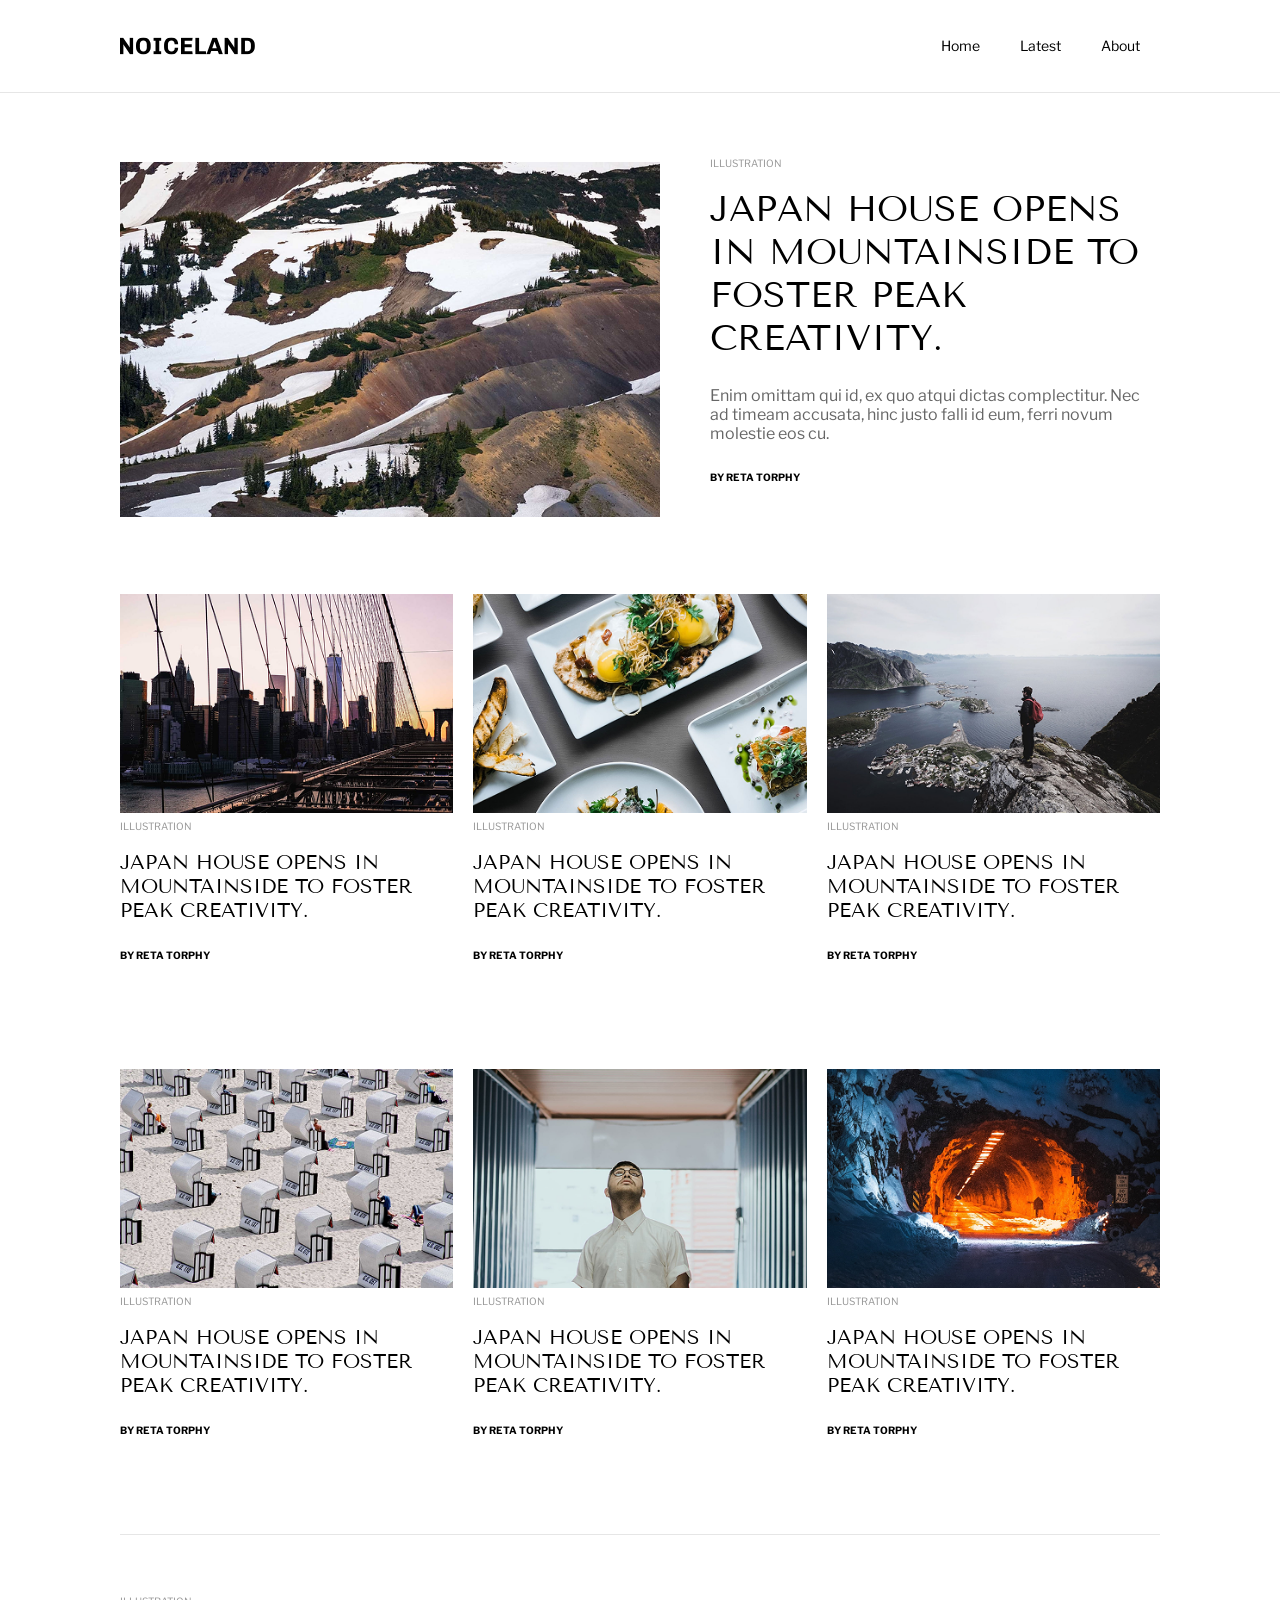
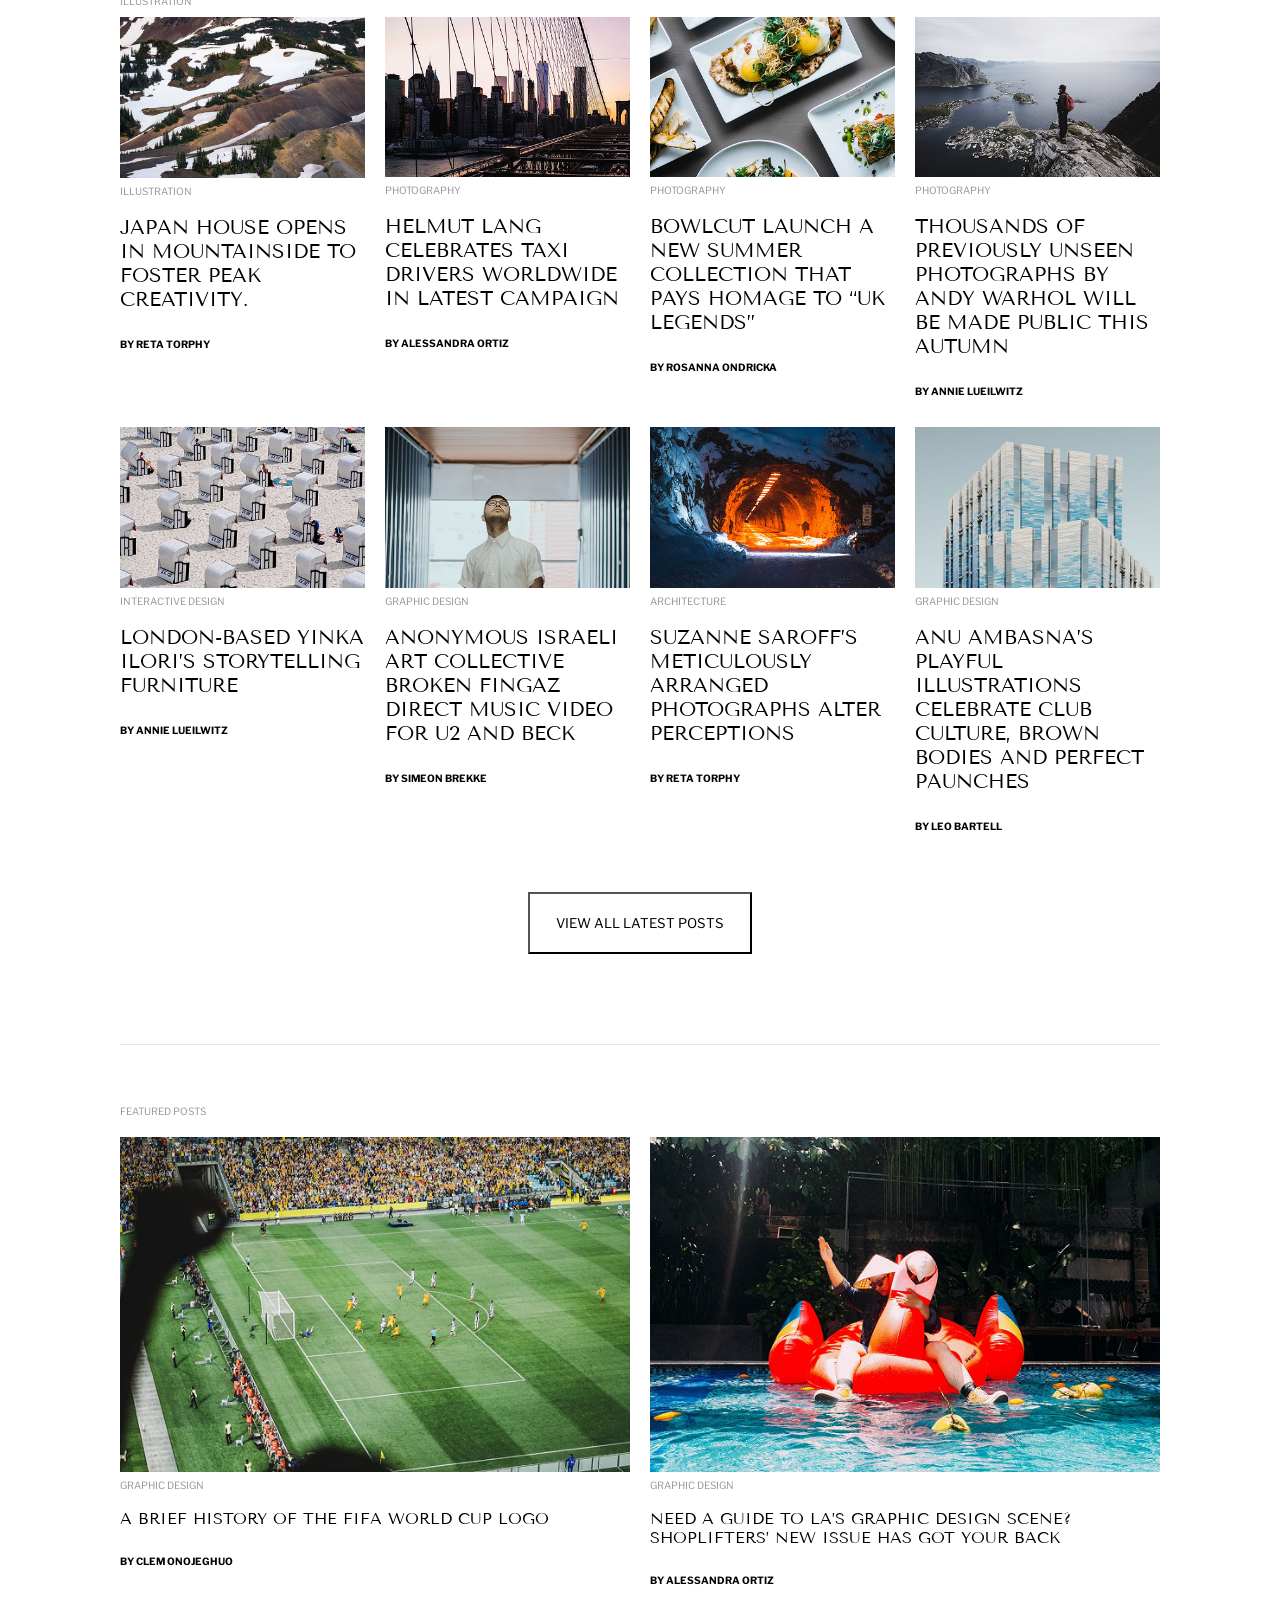
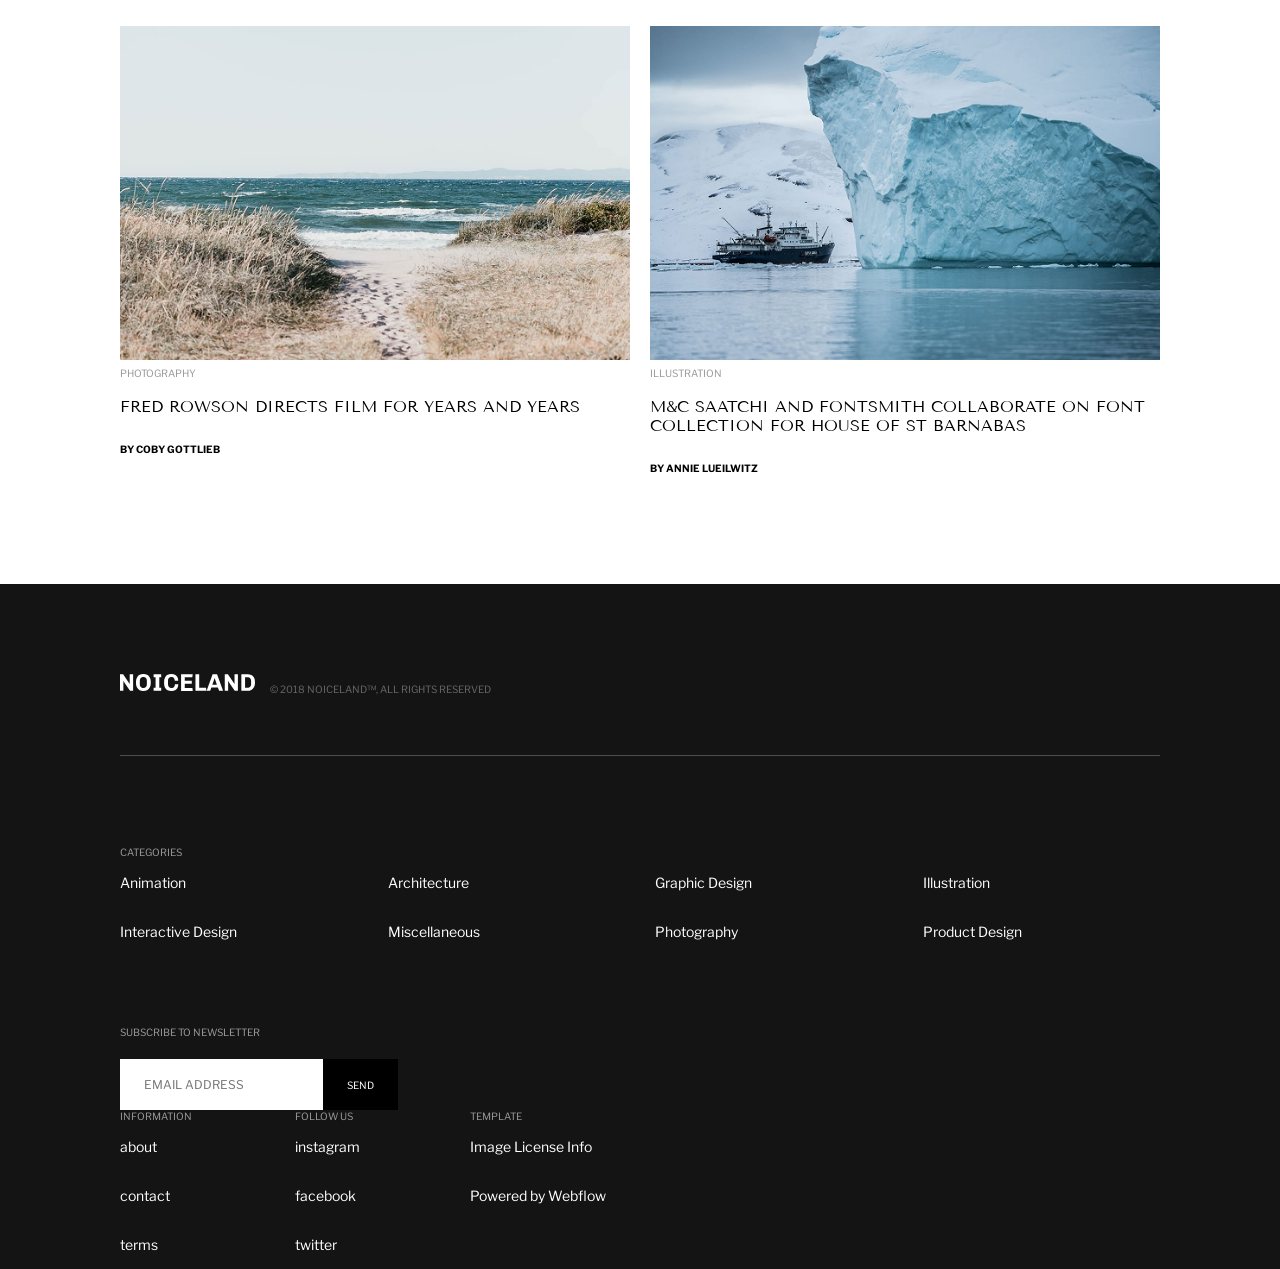
==== commit 1ae0bbaa: "переделала первую картинку" ====
--- a/noice_flex/index.html
+++ b/noice_flex/index.html
@@ -466,55 +466,67 @@
                     <!--flex_direction: row; flex-wrap: wrap;-->
                     <div class="col_footer">
                         <p class="illustration">
-                            categories
-                        </p>
-
-                        <p class="category">
-                            about
-                        </p>
-
-                        <p class="category">
-                            contact
-                        </p>
-
-                        <p class="category">
-                            terms
+                            Information
+                        </p>
+
+                        <p class="category">
+                            <a href="#">
+                                about
+                            </a>
+                        </p>
+
+                        <p class="category">
+                            <a href="#">
+                                contact
+                            </a>
+                        </p>
+
+                        <p class="category">
+                            <a href="#">
+                                terms
+                            </a>
                         </p>
                     </div>
 
                     <div class="col_footer">
                         <p class="illustration">
-                            categories
-                        </p>
-
-                        <p class="category">
-                            about
-                        </p>
-
-                        <p class="category">
-                            contact
-                        </p>
-
-                        <p class="category">
-                            terms
+                            follow us
+                        </p>
+
+                        <p class="category">
+                            <a href="#">
+                                instagram
+                            </a>
+                        </p>
+
+                        <p class="category">
+                            <a href="#">
+                                facebook
+                            </a>
+                        </p>
+
+                        <p class="category">
+                            <a href="#">
+                                twitter
+                            </a>
                         </p>
                     </div>
 
                     <div class="col_footer">
                         <p class="illustration">
-                            categories
-                        </p>
-
-                        <p class="category">
-                            about
-                        </p>
-
-                        <p class="category">
-                            contact
-                        </p>
-
-                        <p class="category">
-                            terms
+                            Template
+                        </p>
+
+                        <p class="category">
+                            <a href="#">
+                                Image License Info
+                            </a>
+                        </p>
+
+                        <p class="category">
+                            <a href="#">
+                                Powered by Webflow
+                            </a>
                         </p>
                     </div>
                 </div>
--- a/noice_flex/new_style.css
+++ b/noice_flex/new_style.css
@@ -18,6 +18,8 @@
     padding: 0px;
     box-sizing: border-box;
 }
+
+/* flex: grow+ shrink- basis */
 
 .head_flex {
     display: flex;
@@ -63,9 +65,20 @@
     margin: 30px 120px;
 }
 
+.img_mountain {
+    flex: 1.2 1 0;
+    /* min-width: 0; */
+}
+
+.img_mountain img {
+    width: 100%;
+    height: auto;
+    display: block;
+}
+
 .col_first {
-    display: flex;
-    flex-direction: column;
+    flex: 1 1 0;
+    min-width: 0;
     padding-top: 5px;
 }
 
@@ -94,6 +107,11 @@
     font-size: 10px;
     text-transform: uppercase;
     color: #999999;
+}
+
+.flex_cont_first img {
+    padding-bottom: 7px;
+    padding-top: 10px;
 }
 
 /* контейнеры таблиц */
